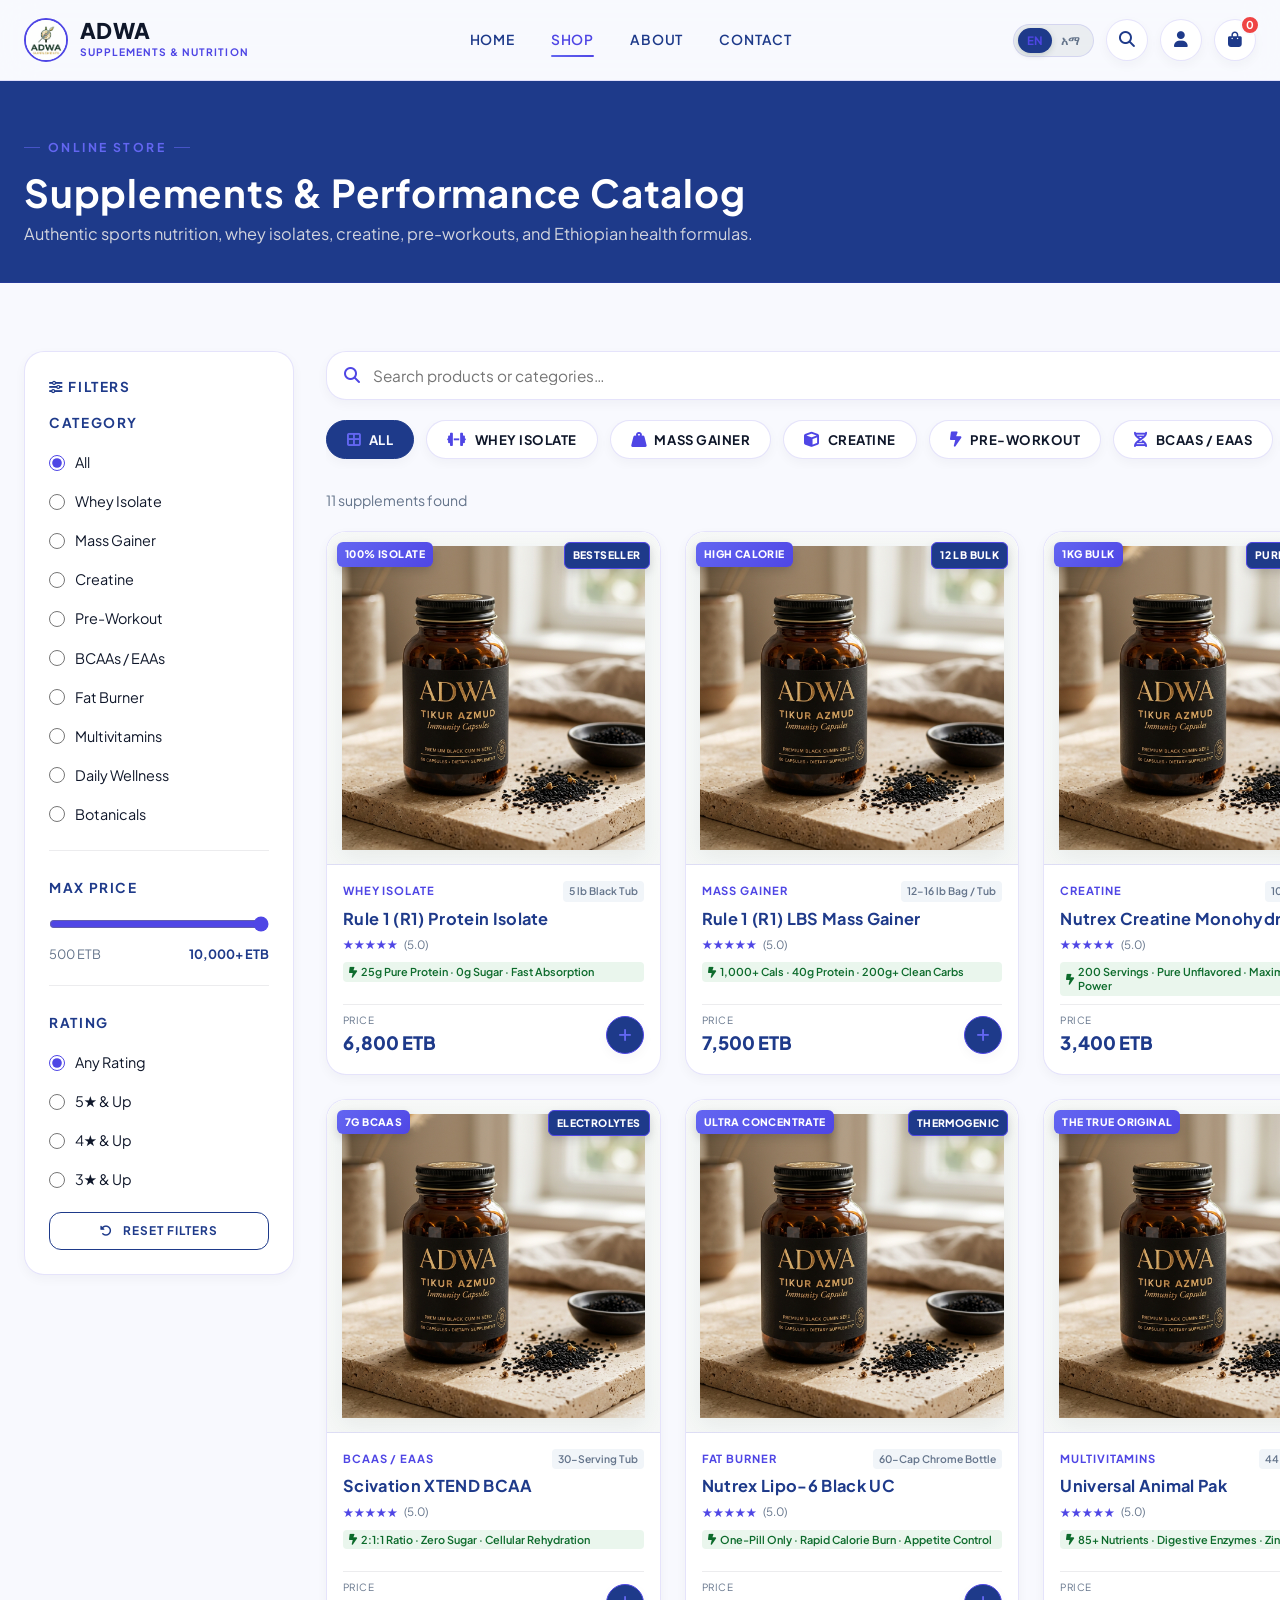
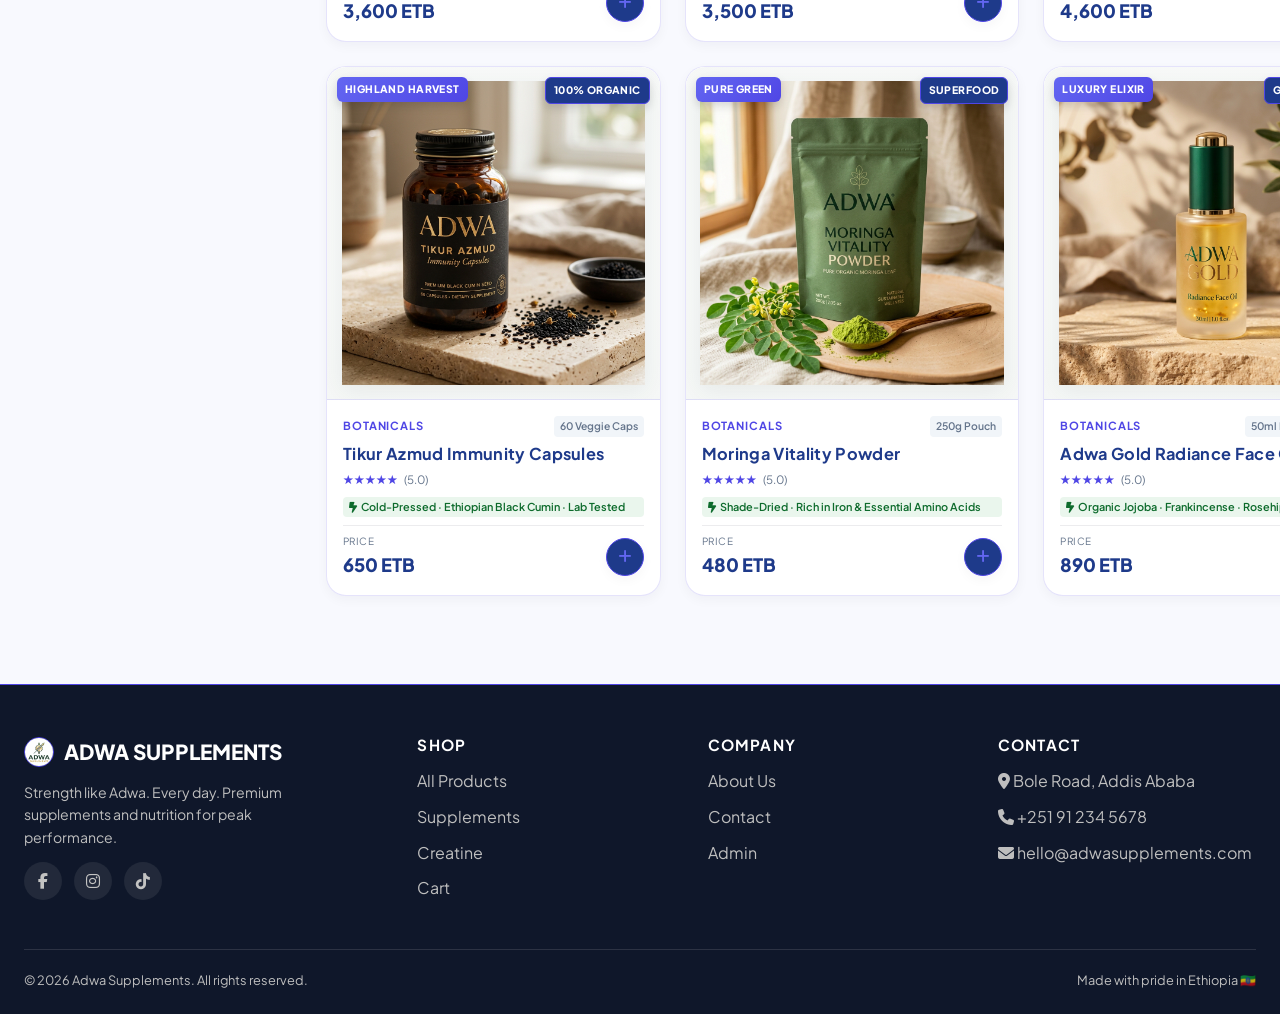
==== shop.html @ be5641f1 "Initial commit: Adwa Supplements web store with responsive mobile UI" ====
<!DOCTYPE html>
<html lang="en">
<head>
  <meta charset="UTF-8">
  <meta name="viewport" content="width=device-width, initial-scale=1.0">
  <title>Shop — Adwa Supplements</title>
  <meta name="description" content="Browse our full catalog of premium supplements, whey protein isolates, creatine, pre-workouts, and Ethiopian botanical formulas.">
  <meta name="theme-color" content="#0B2218">

  <link rel="preconnect" href="https://fonts.googleapis.com">
  <link rel="preconnect" href="https://fonts.gstatic.com" crossorigin>
  <link href="https://fonts.googleapis.com/css2?family=Cinzel:wght@500;600;700;800&family=Noto+Sans+Ethiopic:wght@400;500;600;700&family=Plus+Jakarta+Sans:wght@400;500;600;700&display=swap" rel="stylesheet">
  <link rel="stylesheet" href="https://cdnjs.cloudflare.com/ajax/libs/font-awesome/6.5.1/css/all.min.css">
  <link rel="stylesheet" href="css/global.css">
  <link rel="stylesheet" href="css/page.css">
</head>
<body>

  <div id="header-placeholder"></div>

  <main>
    <section class="page-content active" id="view-shop">
      <div class="shop-hero-banner">
        <div class="wrap">
          <span class="eyebrow" style="color:var(--accent-bright);">Online Store</span>
          <h1>Supplements &amp; Performance Catalog</h1>
          <p>Authentic sports nutrition, whey isolates, creatine, pre-workouts, and Ethiopian health formulas.</p>
        </div>
      </div>

      <div class="section">
        <div class="wrap">
          <div class="shop-layout">
            <!-- Mobile overlay -->
            <div class="shop-filter-overlay" id="shopFilterOverlay" onclick="toggleMobileFilters(false)"></div>
            <!-- Desktop Sticky Sidebar -->
            <aside class="shop-sidebar" id="shopSidebar">
              <div class="filter-heading">
                <span><i class="fa-solid fa-sliders"></i> <span data-i18n="filters_title">Filters</span></span>
                <button class="mobile-close-filter" onclick="toggleMobileFilters(false)"><i class="fa-solid fa-xmark"></i></button>
              </div>
              <div class="filter-group">
                <div class="filter-heading" data-i18n="filter_category">Category</div>
                <div class="filter-list" id="sideCategoryList"></div>
              </div>
              <div class="filter-group">
                <div class="filter-heading" data-i18n="filter_price">Max Price</div>
                <input type="range" id="priceRangeSlider" min="500" max="10000" step="100" value="10000" oninput="onPriceChange(this.value)" style="width:100%;accent-color:var(--accent-primary);">
                <div style="display:flex;justify-content:space-between;font-size:0.8rem;color:var(--ink-muted);margin-top:6px;">
                  <span>500 ETB</span>
                  <span id="priceRangeDisplay" style="font-weight:700;color:var(--blue-deep);">10,000+ ETB</span>
                </div>
              </div>
              <div class="filter-group">
                <div class="filter-heading" data-i18n="filter_rating">Rating</div>
                <div class="filter-list" id="sideRatingList"></div>
              </div>
              <button class="btn btn-outline btn-block btn-sm" onclick="resetFilters()">
                <i class="fa-solid fa-rotate-left"></i> <span data-i18n="reset_filters">Reset Filters</span>
              </button>
            </aside>

            <!-- Main Shop Catalog -->
            <div class="shop-main-catalog">
              <!-- Search Bar -->
              <div class="search-container">
                <i class="fa-solid fa-magnifying-glass"></i>
                <input type="text" id="shopSearchInput" placeholder="Search products or categories…" data-i18n-placeholder="search_placeholder" oninput="onSearchInput(this.value)">
              </div>

              <!-- Category Pills Row -->
              <div class="cat-row" id="shopCategoryRow" style="margin-bottom:20px;"></div>

              <div class="shop-toolbar">
                <span class="result-count" id="resultCount">Loading products…</span>
                <button class="btn btn-outline btn-sm mobile-filter-btn" onclick="toggleMobileFilters(true)">
                  <i class="fa-solid fa-sliders"></i> Filters
                </button>
              </div>

              <div class="product-grid" id="shopGrid"></div>

              <div id="shopEmptyState" style="display:none;text-align:center;padding:70px 20px;">
                <i class="fa-solid fa-magnifying-glass" style="font-size:3rem;color:var(--accent-primary);margin-bottom:14px;"></i>
                <h3>No matching products found</h3>
                <p style="color:var(--ink-muted);margin-top:8px;">Try modifying your search or reset the filters.</p>
                <button class="btn btn-outline" style="margin-top:20px;" onclick="resetFilters()">Reset Filters</button>
              </div>
            </div>
          </div>
        </div>
      </div>
    </section>
  </main>

  <div id="footer-placeholder"></div>
  <div id="mobile-nav-placeholder"></div>
  <script src="js/components.js"></script>
  <script src="js/global.js"></script>
</body>
</html>
---- css/global.css ----
/* ============================================================
   ADWA SUPPLEMENTS — LUXURY WELLNESS DESIGN SYSTEM
   Strength like Adwa. Rooted in Ethiopian Botanicals.
   ============================================================ */

:root {
  /* BioHack Modern Palette */
  --blue-deep: #1E3A8A;
  --blue-darker: #0F172A;
  --blue-mid: #3B82F6;
  --purple-primary: #4F46E5;
  --purple-soft: #818CF8;
  --blue-tint: rgba(30, 58, 138, 0.05);

  /* Accents */
  --accent-primary: #4F46E5;
  --accent-bright: #6366F1;
  --accent-soft: #818CF8;
  --accent-light: #E0E7FF;
  --accent-glow: rgba(79, 70, 229, 0.28);
  --accent-grad: linear-gradient(135deg, #6366F1 0%, #4F46E5 100%);
  --accent-grad-hover: linear-gradient(135deg, #818CF8 0%, #6366F1 100%);

  /* Utility Colors */
  --red: #EF4444;
  --red-dark: #B91C1C;
  --red-soft: #FEE2E2;

  /* Neutral Backgrounds */
  --bg-body: #F8F9FE;
  --bg-surface: #F1F5F9;
  --bg-card: #FFFFFF;
  --bg-card-alt: #F8FAFC;

  /* Typography & Lines */
  --ink: #0F172A;
  --ink-muted: #64748B;
  --ink-light: #94A3B8;
  --line: rgba(15, 23, 42, 0.08);
  --line-accent: rgba(79, 70, 229, 0.15);

  /* Shadows & Glass */
  --glass-bg: rgba(248, 249, 254, 0.85);
  --glass-border: rgba(79, 70, 229, 0.15);
  --glass-card: rgba(255, 255, 255, 0.85);
  --shadow-sm: 0 4px 12px rgba(15, 23, 42, 0.04);
  --shadow-md: 0 10px 24px rgba(15, 23, 42, 0.06);
  --shadow-lg: 0 24px 48px rgba(15, 23, 42, 0.08);
  --shadow-accent: 0 8px 24px rgba(79, 70, 229, 0.25);

  /* Sizing */
  --radius-sm: 12px;
  --radius-md: 20px;
  --radius-lg: 32px;
  --radius-full: 9999px;
  --header-h: 80px;

  /* Typography */
  --font-serif: var(--font-body);
  --font-body: 'Plus Jakarta Sans', -apple-system, BlinkMacSystemFont, sans-serif;
  --font-ethiop: 'Noto Sans Ethiopic', sans-serif;
}

/* ============================================================
   RESET & BASE
   ============================================================ */
*, *::before, *::after {
  box-sizing: border-box;
  margin: 0;
  padding: 0;
}

html {
  scroll-behavior: smooth;
  font-size: 16px;
}

body {
  font-family: var(--font-body);
  background-color: var(--bg-body);
  color: var(--ink);
  line-height: 1.6;
  -webkit-font-smoothing: antialiased;
  -moz-osx-font-smoothing: grayscale;
  overflow-x: hidden;
  transition: padding-bottom 0.2s ease;
}

body.lang-am {
  font-family: var(--font-ethiop), var(--font-body);
}

h1, h2, h3, h4, h5, .font-heading {
  font-family: var(--font-serif);
  color: var(--blue-deep);
  line-height: 1.25;
  letter-spacing: 0.02em;
}

body.lang-am h1, body.lang-am h2, body.lang-am h3, body.lang-am h4 {
  font-family: var(--font-ethiop);
  letter-spacing: 0;
}

a {
  color: inherit;
  text-decoration: none;
  transition: color 0.2s ease, opacity 0.2s ease;
}

button {
  font-family: inherit;
  cursor: pointer;
  border: none;
  background: none;
}

img {
  max-width: 100%;
  height: auto;
  display: block;
}

input, select, textarea {
  font-family: inherit;
  font-size: 0.95rem;
  color: var(--ink);
}

::selection {
  background: var(--accent-primary-light);
  color: var(--blue-deep);
}

:focus-visible {
  outline: 2px solid var(--accent-primary);
  outline-offset: 3px;
}

.wrap {
  width: 100%;
  max-width: 1280px;
  margin: 0 auto;
  padding: 0 24px;
}

/* ============================================================
   TYPOGRAPHY HELPERS
   ============================================================ */
.eyebrow {
  display: inline-flex;
  align-items: center;
  gap: 8px;
  font-family: var(--font-serif);
  font-size: 0.76rem;
  letter-spacing: 0.2em;
  text-transform: uppercase;
  color: var(--accent-primary);
  font-weight: 700;
  margin-bottom: 8px;
}

.eyebrow::before, .eyebrow::after {
  content: "";
  width: 16px;
  height: 1.5px;
  background: currentColor;
  opacity: 0.6;
}

body.lang-am .eyebrow {
  font-family: var(--font-ethiop);
  letter-spacing: 0.05em;
}

.lead {
  font-size: 1.08rem;
  color: var(--ink-muted);
  line-height: 1.7;
}

/* ============================================================
   BUTTON SYSTEM
   ============================================================ */
.btn {
  display: inline-flex;
  align-items: center;
  justify-content: center;
  gap: 10px;
  padding: 13px 26px;
  font-family: var(--font-serif);
  font-size: 0.86rem;
  font-weight: 700;
  letter-spacing: 0.08em;
  text-transform: uppercase;
  border-radius: var(--radius-md);
  border: 1.5px solid transparent;
  min-height: 48px;
  cursor: pointer;
  transition: all 0.28s cubic-bezier(0.16, 1, 0.3, 1);
  box-shadow: none;
  white-space: nowrap;
}

body.lang-am .btn {
  font-family: var(--font-ethiop);
  letter-spacing: 0.02em;
}

.btn-primary {
  background: var(--accent-primary-grad);
  color: var(--blue-darker);
  box-shadow: var(--shadow-sm);
  border-color: rgba(255, 255, 255, 0.2);
}

.btn-primary:hover {
  background: var(--accent-primary-grad-hover);
  transform: translateY(-2px);
  box-shadow: var(--shadow-accent);
}

.btn-dark {
  background: var(--blue-deep);
  color: var(--bg-body);
}

.btn-dark:hover {
  background: var(--blue-mid);
  transform: translateY(-2px);
  box-shadow: var(--shadow-md);
}

.btn-outline {
  border-color: var(--blue-deep);
  color: var(--blue-deep);
  background: transparent;
}

.btn-outline:hover {
  background: var(--blue-deep);
  color: var(--bg-body);
  transform: translateY(-2px);
}

.btn-outline-gold {
  border-color: var(--accent-primary);
  color: var(--accent-primary);
  background: rgba(212, 160, 43, 0.06);
}

.btn-outline-gold:hover {
  background: var(--accent-primary);
  color: var(--blue-darker);
  transform: translateY(-2px);
}

.btn-outline-light {
  border-color: rgba(250, 247, 240, 0.4);
  color: var(--bg-body);
  background: rgba(250, 247, 240, 0.05);
  backdrop-filter: blur(8px);
}

.btn-outline-light:hover {
  background: var(--bg-body);
  color: var(--blue-deep);
  border-color: var(--bg-body);
  transform: translateY(-2px);
}

.btn-danger {
  background: var(--red);
  color: #fff;
}

.btn-danger:hover {
  background: var(--red-dark);
}

.btn-sm {
  padding: 8px 16px;
  font-size: 0.74rem;
  min-height: 38px;
  border-radius: var(--radius-sm);
}

.btn-block {
  width: 100%;
}

.btn:disabled {
  opacity: 0.45;
  cursor: not-allowed;
  transform: none !important;
  box-shadow: none !important;
}

/* ============================================================
   STICKY LUXURY HEADER
   ============================================================ */
.site-header {
  position: sticky;
  top: 0;
  z-index: 500;
  background: var(--glass-bg);
  backdrop-filter: blur(16px);
  -webkit-backdrop-filter: blur(16px);
  border-bottom: 1px solid var(--line-accent);
  transition: box-shadow 0.3s ease, background 0.3s ease;
}

.site-header.scrolled {
  box-shadow: 0 10px 30px rgba(30, 58, 138, 0.08);
  background: rgba(255, 255, 255, 0.96);
}

.header-inner {
  height: var(--header-h);
  display: flex;
  align-items: center;
  justify-content: space-between;
}

/* Brand Logo */
.brand-logo {
  display: flex;
  align-items: center;
  gap: 12px;
  text-decoration: none;
}

.brand-emblem {
  width: 44px;
  height: 44px;
  border-radius: 50%;
  overflow: hidden;
  border: 2px solid var(--accent-primary);
  background: #fff;
  box-shadow: 0 0 12px var(--shadow-accent);
  display: flex;
  align-items: center;
  justify-content: center;
  transition: transform 0.3s ease;
  flex-shrink: 0;
}

.brand-logo:hover .brand-emblem {
  transform: rotate(5deg) scale(1.04);
}

.brand-emblem img {
  width: 100%;
  height: 100%;
  object-fit: cover;
}

.brand-text {
  display: flex;
  flex-direction: column;
}

.brand-title {
  font-family: var(--font-body);
  font-size: 1.35rem;
  font-weight: 800;
  letter-spacing: 0.02em;
  color: var(--blue-darker);
  line-height: 1;
}

.brand-subtitle {
  font-size: 0.64rem;
  font-weight: 700;
  letter-spacing: 0.1em;
  text-transform: uppercase;
  color: var(--accent-primary);
  margin-top: 3px;
}

/* Nav Menu */
.main-nav {
  display: none;
  align-items: center;
  gap: 8px;
}

@media (min-width: 1024px) {
  .main-nav {
    display: flex;
  }
}

.nav-link {
  font-family: var(--font-serif);
  font-size: 0.86rem;
  letter-spacing: 0.06em;
  text-transform: uppercase;
  color: var(--blue-deep);
  padding: 10px 14px;
  border-radius: var(--radius-sm);
  position: relative;
  font-weight: 600;
  transition: color 0.2s ease;
}

body.lang-am .nav-link {
  font-family: var(--font-ethiop);
  letter-spacing: 0.02em;
}

.nav-link::after {
  content: "";
  position: absolute;
  left: 14px;
  right: 14px;
  bottom: 4px;
  height: 2px;
  background: var(--accent-primary-grad);
  border-radius: 2px;
  transform: scaleX(0);
  transform-origin: center;
  transition: transform 0.24s cubic-bezier(0.16, 1, 0.3, 1);
}

.nav-link:hover::after,
.nav-link.active::after {
  transform: scaleX(1);
}

.nav-link.active {
  color: var(--purple-primary);
}

/* Header Action Icons */
.header-actions {
  display: flex;
  align-items: center;
  gap: 12px;
}

/* Language Toggle Switcher */
.lang-toggle {
  display: inline-flex;
  align-items: center;
  background: rgba(21, 57, 43, 0.06);
  border: 1px solid var(--line-accent);
  border-radius: var(--radius-full);
  padding: 3px 4px;
  cursor: pointer;
  transition: all 0.2s ease;
}

.lang-btn {
  font-family: var(--font-body);
  font-size: 0.72rem;
  font-weight: 700;
  padding: 5px 9px;
  border-radius: var(--radius-full);
  color: var(--ink-muted);
  transition: all 0.2s ease;
}

.lang-btn.active {
  background: var(--blue-deep);
  color: var(--accent-primary);
  box-shadow: 0 2px 6px rgba(11, 34, 24, 0.18);
}

.icon-btn {
  position: relative;
  width: 42px;
  height: 42px;
  border-radius: 50%;
  border: 1px solid var(--line-accent);
  background: var(--bg-card);
  display: flex;
  align-items: center;
  justify-content: center;
  color: var(--blue-deep);
  font-size: 0.98rem;
  transition: all 0.22s ease;
  box-shadow: var(--shadow-sm);
}

.icon-btn:hover {
  transform: translateY(-2px);
  border-color: var(--accent-primary);
  color: var(--accent-primary);
  box-shadow: var(--shadow-accent);
}

.cart-badge {
  position: absolute;
  top: -5px;
  right: -5px;
  background: var(--red);
  color: #fff;
  font-size: 0.68rem;
  font-weight: 700;
  min-width: 20px;
  height: 20px;
  border-radius: 50%;
  display: flex;
  align-items: center;
  justify-content: center;
  padding: 0 4px;
  border: 2px solid var(--bg-body);
  transition: transform 0.2s cubic-bezier(0.175, 0.885, 0.32, 1.275);
}

.cart-badge.bump {
  animation: badgePop 0.35s ease;
}

@keyframes badgePop {
  0% { transform: scale(1); }
  50% { transform: scale(1.35); }
  100% { transform: scale(1); }
}

.menu-trigger {
  display: flex;
}

@media (min-width: 1024px) {
  .menu-trigger {
    display: none;
  }
}

/* Mobile Drawer Nav */
.mobile-drawer {
  position: fixed;
  inset: 0;
  background: rgba(6, 22, 15, 0.6);
  backdrop-filter: blur(6px);
  z-index: 999;
  opacity: 0;
  pointer-events: none;
  transition: opacity 0.3s ease;
}

.mobile-drawer.open {
  opacity: 1;
  pointer-events: auto;
}

.drawer-panel {
  position: absolute;
  top: 0;
  right: 0;
  width: 82%;
  max-width: 320px;
  height: 100%;
  background: var(--bg-body);
  border-left: 1px solid var(--line-accent);
  padding: 24px;
  transform: translateX(100%);
  transition: transform 0.32s cubic-bezier(0.16, 1, 0.3, 1);
  display: flex;
  flex-direction: column;
}

.mobile-drawer.open .drawer-panel {
  transform: translateX(0);
}

.drawer-head {
  display: flex;
  align-items: center;
  justify-content: space-between;
  padding-bottom: 20px;
  border-bottom: 1px solid var(--line);
  margin-bottom: 16px;
}

.drawer-links {
  display: flex;
  flex-direction: column;
  gap: 4px;
}

.drawer-links a {
  font-family: var(--font-serif);
  font-size: 1.05rem;
  font-weight: 600;
  padding: 12px 10px;
  border-radius: var(--radius-sm);
  color: var(--blue-deep);
  display: flex;
  align-items: center;
  justify-content: space-between;
}

body.lang-am .drawer-links a {
  font-family: var(--font-ethiop);
}

.drawer-links a:hover,
.drawer-links a.active {
  background: var(--accent-primary-light);
  color: var(--blue-darker);
}

/* ============================================================
   PAGE CONTAINER & ROUTER
   ============================================================ */
.page-content {
  display: none;
  animation: pageFade 0.36s cubic-bezier(0.16, 1, 0.3, 1);
}

.page-content.active {
  display: block;
}

@keyframes pageFade {
  from { opacity: 0; transform: translateY(8px); }
  to { opacity: 1; transform: translateY(0); }
}

/* ============================================================
   HERO SECTION — LUXURY ETHIOPIAN WELLNESS
   ============================================================ */
.hero {
  position: relative;
  overflow: hidden;
  background: linear-gradient(135deg, #F8F9FE 0%, #E0E7FF 100%);
  color: var(--ink);
  padding: 80px 0 100px;
}

.hero::before {
  content: "";
  position: absolute;
  inset: 0;
  background-image: radial-gradient(circle at 80% 20%, rgba(99, 102, 241, 0.15) 0, transparent 40%),
                    radial-gradient(circle at 10% 80%, rgba(59, 130, 246, 0.1) 0, transparent 45%);
  pointer-events: none;
}

.hero-grid {
  position: relative;
  z-index: 2;
  display: grid;
  grid-template-columns: 1fr;
  gap: 48px;
  align-items: center;
}

@media (min-width: 960px) {
  .hero-grid {
    grid-template-columns: 1.1fr 0.9fr;
  }
}

.hero-content {
  max-width: 600px;
}

.hero h1 {
  font-size: 2.7rem;
  line-height: 1.12;
  margin-bottom: 20px;
  font-weight: 800;
}

@media (min-width: 768px) {
  .hero h1 {
    font-size: 3.6rem;
  }
}

.hero p.lead {
  font-size: 1.1rem;
  margin-bottom: 32px;
}

.hero-cta {
  display: flex;
  flex-wrap: wrap;
  gap: 16px;
  margin-bottom: 38px;
}

.hero-badges {
  display: grid;
  grid-template-columns: repeat(3, 1fr);
  gap: 16px;
  border-top: 1px solid rgba(15, 23, 42, 0.08);
  padding-top: 24px;
}

.hero-badge-item {
  display: flex;
  align-items: center;
  gap: 10px;
  font-size: 0.82rem;
  font-weight: 600;
}

/* Dashboard Layout Styling */
.dashboard-layout {
  position: relative;
  width: 100%;
  aspect-ratio: 4/5;
}

@media (min-width: 768px) {
  .dashboard-layout {
    aspect-ratio: 1/1;
  }
}

.dash-card {
  background: rgba(255, 255, 255, 0.85);
  backdrop-filter: blur(12px);
  border: 1px solid rgba(255, 255, 255, 0.5);
  border-radius: var(--radius-lg);
  box-shadow: 0 10px 30px rgba(30, 58, 138, 0.08);
  position: absolute;
  padding: 20px;
  transition: transform 0.3s ease;
}

.dash-card:hover {
  transform: translateY(-5px);
}

.main-card {
  width: 70%;
  left: 15%;
  top: 10%;
  z-index: 2;
  text-align: center;
  padding: 30px 20px;
  cursor: pointer;
}

.main-card .card-bg {
  position: absolute;
  inset: 0;
  background: linear-gradient(180deg, #FFFFFF 0%, #F1F5F9 100%);
  border-radius: var(--radius-lg);
  z-index: -1;
}

.main-card img {
  width: 100%;
  max-width: 180px;
  margin: 0 auto 20px;
  filter: drop-shadow(0 10px 20px rgba(0,0,0,0.1));
}

.main-card h4 {
  font-size: 1.1rem;
  color: var(--blue-darker);
  margin-bottom: 4px;
}

.main-card p {
  font-size: 0.85rem;
  color: var(--ink-muted);
  margin-bottom: 12px;
}

.main-card .price {
  font-weight: 800;
  color: var(--blue-deep);
  font-size: 1.2rem;
}

.main-card .quick-add {
  position: absolute;
  bottom: -20px;
  right: -20px;
  background: var(--blue-deep);
  color: #fff;
  width: 40px;
  height: 40px;
  border-radius: 50%;
  display: flex;
  align-items: center;
  justify-content: center;
  box-shadow: 0 4px 12px rgba(30, 58, 138, 0.3);
  border: none;
  cursor: pointer;
}

.support-card {
  top: 60%;
  left: 0;
  z-index: 3;
  display: flex;
  align-items: center;
  gap: 12px;
  padding: 16px 20px;
}

.support-card .icon-circle {
  width: 40px;
  height: 40px;
  border-radius: 50%;
  background: var(--accent-light);
  color: var(--blue-deep);
  display: flex;
  align-items: center;
  justify-content: center;
}

.support-card h5 {
  font-size: 0.95rem;
  color: var(--blue-darker);
  margin-bottom: 2px;
}

.support-card p {
  font-size: 0.75rem;
  color: var(--ink-muted);
  margin: 0;
}

.premium-card {
  top: 5%;
  right: 0;
  z-index: 1;
  text-align: center;
  padding: 20px 24px;
  background: linear-gradient(135deg, #1E3A8A 0%, #0F172A 100%);
  color: #fff;
}

.premium-card h5 {
  color: #fff;
  margin-bottom: 4px;
  font-size: 1.05rem;
}

.premium-card p {
  color: rgba(255,255,255,0.8);
  font-size: 0.8rem;
  margin: 0;
}

/* ============================================================
   SECTIONS & SECTION HEADERS
   ============================================================ */
.section {
  padding: 68px 0;
}

.section-alt {
  background: var(--bg-surface);
  border-top: 1px solid var(--line);
  border-bottom: 1px solid var(--line);
}

.section-head {
  display: flex;
  align-items: flex-end;
  justify-content: space-between;
  flex-wrap: wrap;
  gap: 20px;
  margin-bottom: 36px;
}

.section-head h2 {
  font-size: 2.1rem;
  color: var(--blue-deep);
  font-weight: 700;
}

.section-head p {
  color: var(--ink-muted);
  max-width: 540px;
  margin-top: 8px;
  font-size: 1.02rem;
}

/* ============================================================
   CATEGORY PILLS ROW
   ============================================================ */
.cat-row {
  display: flex;
  gap: 12px;
  overflow-x: auto;
  padding-bottom: 10px;
  -webkit-overflow-scrolling: touch;
  scrollbar-width: none;
}

.cat-row::-webkit-scrollbar {
  display: none;
}

.pill {
  flex: 0 0 auto;
  display: inline-flex;
  align-items: center;
  gap: 8px;
  font-family: var(--font-serif);
  font-size: 0.82rem;
  font-weight: 700;
  letter-spacing: 0.04em;
  text-transform: uppercase;
  padding: 10px 20px;
  border-radius: var(--radius-full);
  border: 1.5px solid var(--line-accent);
  background: var(--bg-card);
  color: var(--ink);
  transition: all 0.24s cubic-bezier(0.16, 1, 0.3, 1);
  box-shadow: var(--shadow-sm);
  cursor: pointer;
}

body.lang-am .pill {
  font-family: var(--font-ethiop);
  letter-spacing: 0.02em;
}

.pill i {
  color: var(--accent-primary);
  font-size: 0.95rem;
  transition: transform 0.2s ease;
}

.pill:hover {
  border-color: var(--accent-primary);
  transform: translateY(-2px);
  box-shadow: var(--shadow-accent);
}

.pill.active {
  background: var(--blue-deep);
  border-color: var(--blue-deep);
  color: var(--bg-body);
}

.pill.active i {
  color: var(--accent-primary-bright);
}

/* ============================================================
/* ============================================================
   PRODUCT CARDS GRID & 1:1 STANDARDIZED THUMBNAILS
   ============================================================ */
.product-grid {
  display: grid;
  grid-template-columns: repeat(2, minmax(0, 1fr));
  gap: 12px;
  min-width: 0;
  width: 100%;
  box-sizing: border-box;
}

@media (min-width: 640px) {
  .product-grid {
    grid-template-columns: repeat(2, 1fr);
    gap: 18px;
  }
}

@media (min-width: 880px) {
  .product-grid {
    grid-template-columns: repeat(3, 1fr);
    gap: 22px;
  }
}

@media (min-width: 1140px) {
  .product-grid {
    grid-template-columns: repeat(4, 1fr);
    gap: 24px;
  }
}

.product-card {
  background: var(--bg-card);
  border: 1px solid var(--line-accent);
  border-radius: var(--radius-md);
  overflow: hidden;
  display: flex;
  flex-direction: column;
  position: relative;
  box-shadow: var(--shadow-sm);
  transition: all 0.3s cubic-bezier(0.16, 1, 0.3, 1);
  min-width: 0;
}

.product-card:hover {
  transform: translateY(-5px);
  border-color: var(--accent-primary);
  box-shadow: var(--shadow-lg), 0 0 16px rgba(212, 160, 43, 0.16);
}

/* Badges System */
.product-badges-wrap {
  position: absolute;
  top: 10px;
  left: 10px;
  right: 10px;
  display: flex;
  justify-content: space-between;
  align-items: flex-start;
  gap: 6px;
  pointer-events: none;
  z-index: 5;
}

.product-badge {
  font-family: var(--font-body);
  font-size: 0.65rem;
  font-weight: 800;
  letter-spacing: 0.04em;
  text-transform: uppercase;
  padding: 4px 8px;
  border-radius: 6px;
  box-shadow: 0 4px 10px rgba(0, 0, 0, 0.14);
}

.badge-primary {
  background: var(--accent-grad);
  color: #fff;
}

.badge-goal {
  background: var(--blue-deep);
  color: #fff;
  border: 1px solid var(--accent-primary);
}

.product-badge.out {
  background: #6B7A72;
  color: #fff;
}

/* 1:1 Standardized Product Thumbnail */
.product-thumb {
  position: relative;
  aspect-ratio: 1 / 1;
  width: 100%;
  background: #ffffff;
  background-image: radial-gradient(circle at 50% 50%, #ffffff 0%, #f6f8f7 100%);
  border-bottom: 1px solid var(--line-accent);
  overflow: hidden;
  cursor: pointer;
  display: flex;
  align-items: center;
  justify-content: center;
  padding: 14px;
}

.product-thumb img {
  width: 100%;
  height: 100%;
  object-fit: contain;
  object-position: center;
  filter: drop-shadow(0 6px 12px rgba(11, 34, 24, 0.08));
  transition: transform 0.4s cubic-bezier(0.16, 1, 0.3, 1);
}

.product-card:hover .product-thumb img {
  transform: scale(1.05) translateY(-3px);
  filter: drop-shadow(0 10px 18px rgba(11, 34, 24, 0.12));
}

.thumb-fallback {
  width: 100%;
  height: 100%;
  display: flex;
  align-items: center;
  justify-content: center;
  font-family: var(--font-serif);
  font-size: 3rem;
  color: var(--accent-primary);
  background: linear-gradient(135deg, var(--blue-deep) 0%, var(--blue-mid) 100%);
}

.product-info {
  padding: 8px 10px 12px;
  display: flex;
  flex-direction: column;
  flex: 1;
}

@media (min-width: 768px) {
  .product-info {
    padding: 16px;
  }
}

.product-meta-row {
  display: flex;
  align-items: center;
  justify-content: space-between;
  gap: 8px;
  margin-bottom: 6px;
}

.product-cat {
  font-size: 0.65rem;
  font-weight: 700;
  letter-spacing: 0.08em;
  text-transform: uppercase;
  color: var(--accent-primary);
}

@media (min-width: 768px) {
  .product-cat {
    font-size: 0.7rem;
  }
}

.product-format-tag {
  font-size: 0.65rem;
  font-weight: 600;
  color: var(--ink-muted);
  background: var(--bg-surface);
  padding: 2px 6px;
  border-radius: 4px;
  white-space: nowrap;
}

.product-title {
  font-family: var(--font-serif);
  font-size: 0.85rem;
  font-weight: 700;
  color: var(--blue-deep);
  line-height: 1.32;
  margin-bottom: 6px;
  cursor: pointer;
  display: -webkit-box;
  -webkit-line-clamp: 2;
  -webkit-box-orient: vertical;
  overflow: hidden;
  transition: color 0.2s ease;
}

@media (min-width: 768px) {
  .product-title {
    font-size: 1.02rem;
  }
}

body.lang-am .product-title {
  font-family: var(--font-ethiop);
  font-size: 0.92rem;
}

.product-title:hover {
  color: var(--accent-primary);
}

.product-rating {
  display: flex;
  align-items: center;
  gap: 3px;
  color: var(--accent-primary);
  font-size: 0.75rem;
  margin-bottom: 8px;
}

.rating-num {
  font-size: 0.72rem;
  color: var(--ink-muted);
  margin-left: 3px;
}

.product-highlight-badge {
  display: inline-flex;
  align-items: center;
  gap: 4px;
  font-size: 0.68rem;
  color: #0d6b2c;
  background: #eaf6ed;
  padding: 3px 6px;
  border-radius: 4px;
  margin-bottom: 8px;
  font-weight: 600;
  line-height: 1.25;
}

.product-price-row {
  margin-top: auto;
  display: flex;
  align-items: center;
  justify-content: space-between;
  padding-top: 8px;
  border-top: 1px solid var(--line);
}

.price-col {
  display: flex;
  flex-direction: column;
}

.price-label {
  font-size: 0.62rem;
  text-transform: uppercase;
  letter-spacing: 0.05em;
  color: var(--ink-muted);
}

.product-price {
  font-family: var(--font-serif);
  font-size: 0.95rem;
  font-weight: 800;
  color: var(--blue-deep);
}

@media (min-width: 768px) {
  .product-price {
    font-size: 1.15rem;
  }
}

.quick-add-btn {
  width: 32px;
  height: 32px;
  border-radius: 50%;
  background: var(--blue-deep);
  color: var(--accent-primary-bright);
  border: 1px solid var(--accent-primary);
  display: flex;
  align-items: center;
  justify-content: center;
  font-size: 0.85rem;
  transition: all 0.24s cubic-bezier(0.16, 1, 0.3, 1);
  box-shadow: var(--shadow-sm);
  touch-action: manipulation;
}

@media (min-width: 768px) {
  .quick-add-btn {
    width: 38px;
    height: 38px;
    font-size: 0.95rem;
  }
}

.quick-add-btn:hover, .quick-add-btn:active {
  background: var(--accent-primary);
  color: var(--blue-darker);
  transform: scale(1.1);
  box-shadow: var(--shadow-accent);
}

.quick-add-btn:disabled {
  background: #ccc;
  border-color: #bbb;
  color: #888;
  cursor: not-allowed;
  transform: none;
}

/* ============================================================
   PROMOTIONAL / HERITAGE BANNER
   ============================================================ */
.promo-banner {
  background: linear-gradient(135deg, var(--blue-deep) 0%, var(--blue-darker) 100%);
  border: 1.5px solid var(--line-accent);
  border-radius: var(--radius-lg);
  padding: 44px 36px;
  color: #fff;
  display: flex;
  flex-direction: column;
  gap: 24px;
  position: relative;
  overflow: hidden;
  box-shadow: var(--shadow-lg);
}

@media (min-width: 860px) {
  .promo-banner {
    flex-direction: row;
    align-items: center;
    justify-content: space-between;
    padding: 48px 56px;
  }
}

.promo-banner::before {
  content: "";
  position: absolute;
  right: -50px;
  top: -50px;
  width: 240px;
  height: 240px;
  border-radius: 50%;
  background: radial-gradient(circle, rgba(212, 160, 43, 0.25) 0%, transparent 70%);
  pointer-events: none;
}

.promo-banner h3 {
  font-size: 1.85rem;
  color: #fff;
  margin-bottom: 10px;
}

.promo-banner p {
  color: rgba(250, 247, 240, 0.85);
  max-width: 520px;
  font-size: 1.05rem;
}

/* Brand Story Showcase */
.story-grid {
  display: grid;
  grid-template-columns: 1fr;
  gap: 40px;
  align-items: center;
}

@media (min-width: 960px) {
  .story-grid {
    grid-template-columns: 1fr 1.05fr;
    gap: 60px;
  }
}

.story-media {
  position: relative;
  border-radius: var(--radius-lg);
  overflow: hidden;
  border: 1.5px solid var(--line-accent);
  box-shadow: var(--shadow-lg);
}

.story-media img {
  width: 100%;
  height: 100%;
  object-fit: cover;
}

.story-copy h2 {
  font-size: 2.2rem;
  margin-bottom: 16px;
}

.story-copy p {
  color: var(--ink-muted);
  font-size: 1.05rem;
  line-height: 1.8;
  margin-bottom: 16px;
}

.story-amharic {
  font-family: var(--font-ethiop);
  font-size: 1.25rem;
  font-weight: 700;
  color: var(--accent-primary);
  margin-top: 12px;
}

/* ============================================================
   SHOP VIEW LAYOUT
   ============================================================ */
.shop-layout {
  display: grid;
  grid-template-columns: 1fr;
  gap: 32px;
}

@media (min-width: 1024px) {
  .shop-layout {
    grid-template-columns: 270px 1fr;
  }
}

.shop-sidebar {
  display: none;
}

@media (min-width: 1024px) {
  .shop-sidebar {
    display: block;
    background: var(--bg-card);
    border: 1px solid var(--line-accent);
    border-radius: var(--radius-md);
    padding: 24px;
    height: fit-content;
    position: sticky;
    top: calc(var(--header-h) + 24px);
    box-shadow: var(--shadow-sm);
  }
}

.filter-heading {
  font-family: var(--font-serif);
  font-size: 0.85rem;
  letter-spacing: 0.12em;
  text-transform: uppercase;
  color: var(--blue-deep);
  margin-bottom: 14px;
  font-weight: 700;
  display: flex;
  align-items: center;
  gap: 8px;
}

.filter-group {
  margin-bottom: 26px;
  padding-bottom: 20px;
  border-bottom: 1px solid var(--line);
}

.filter-group:last-of-type {
  border-bottom: none;
  margin-bottom: 16px;
  padding-bottom: 0;
}

.filter-list {
  display: flex;
  flex-direction: column;
  gap: 8px;
}

.filter-label {
  display: flex;
  align-items: center;
  gap: 10px;
  font-size: 0.9rem;
  color: var(--ink);
  cursor: pointer;
  padding: 4px 0;
  transition: color 0.2s ease;
}

.filter-label:hover {
  color: var(--accent-primary);
}

.filter-label input[type="radio"],
.filter-label input[type="checkbox"] {
  accent-color: var(--accent-primary);
  width: 16px;
  height: 16px;
}

.search-container {
  position: relative;
  margin-bottom: 20px;
}

.search-container input {
  width: 100%;
  padding: 14px 18px 14px 46px;
  border-radius: var(--radius-md);
  border: 1.5px solid var(--line-accent);
  background: var(--bg-card);
  font-size: 0.96rem;
  box-shadow: var(--shadow-sm);
  transition: border-color 0.2s ease, box-shadow 0.2s ease;
}

.search-container input:focus {
  border-color: var(--accent-primary);
  box-shadow: var(--shadow-accent);
  outline: none;
}

.search-container i {
  position: absolute;
  left: 18px;
  top: 50%;
  transform: translateY(-50%);
  color: var(--accent-primary);
  font-size: 1rem;
}

.shop-toolbar {
  display: flex;
  align-items: center;
  justify-content: space-between;
  margin-bottom: 20px;
  gap: 12px;
}

.result-count {
  font-size: 0.88rem;
  color: var(--ink-muted);
}

.mobile-filter-btn {
  display: inline-flex;
}

@media (min-width: 1024px) {
  .mobile-filter-btn {
    display: none;
  }
}

/* ============================================================
   PRODUCT DETAIL VIEW (1:1 SHOWCASE & SPECS)
   ============================================================ */
.pd-grid {
  display: grid;
  grid-template-columns: 1fr;
  gap: 0;
}

@media (min-width: 960px) {
  .pd-grid {
    grid-template-columns: 1fr 1.1fr;
    gap: 56px;
    align-items: start;
    padding-top: 40px;
  }
}

.pd-gallery {
  position: relative;
  border-radius: 0;
  overflow: hidden;
  background: var(--blue-deep);
  border: none;
  box-shadow: none;
  display: flex;
  flex-direction: column;
  margin: -44px -24px 0 -24px;
  padding-bottom: 60px;
}

@media (min-width: 960px) {
  .pd-gallery {
    border-radius: var(--radius-lg);
    background: var(--bg-card);
    border: 1.5px solid var(--line-accent);
    box-shadow: var(--shadow-md);
    margin: 0;
    padding-bottom: 0;
  }
}

.pd-badges-container {
  position: absolute;
  top: 14px;
  left: 14px;
  z-index: 5;
  display: flex;
  gap: 8px;
  flex-wrap: wrap;
}

.pd-thumb-1to1 {
  aspect-ratio: 1 / 1;
  width: 100%;
  background: transparent;
  display: flex;
  align-items: center;
  justify-content: center;
  padding: 40px;
}

@media (min-width: 960px) {
  .pd-thumb-1to1 {
    background: #ffffff;
    background-image: radial-gradient(circle at 50% 50%, #ffffff 0%, #f6f8f7 100%);
  }
}

.pd-thumb-1to1 img {
  max-width: 100%;
  max-height: 100%;
  object-fit: contain;
  filter: drop-shadow(0 14px 24px rgba(11, 34, 24, 0.12));
}

.pd-details {
  display: flex;
  flex-direction: column;
  background: var(--bg-card);
  border-radius: 32px 32px 0 0;
  margin: -60px -24px -24px -24px;
  padding: 32px 24px;
  position: relative;
  z-index: 10;
  box-shadow: 0 -10px 40px rgba(15, 23, 42, 0.08);
}

@media (min-width: 960px) {
  .pd-details {
    border-radius: 0;
    margin: 0;
    padding: 0;
    box-shadow: none;
    background: transparent;
  }
}

.pd-top-meta {
  display: flex;
  align-items: center;
  justify-content: space-between;
  gap: 12px;
  margin-bottom: 6px;
  flex-wrap: wrap;
}

.format-pill {
  font-size: 0.75rem;
  font-weight: 700;
  color: var(--blue-deep);
  background: var(--accent-primary-light);
  border: 1px solid var(--line-accent);
  padding: 4px 10px;
  border-radius: var(--radius-sm);
  display: inline-flex;
  align-items: center;
  gap: 6px;
}

.pd-title {
  font-size: 1.75rem;
  color: var(--blue-deep);
  margin: 6px 0 10px;
  line-height: 1.25;
}

@media (min-width: 768px) {
  .pd-title {
    font-size: 2.2rem;
  }
}

.pd-rating-strip {
  display: flex;
  align-items: center;
  gap: 10px;
  margin-bottom: 14px;
  flex-wrap: wrap;
}

.pd-rating-text {
  font-size: 0.82rem;
  color: var(--ink-muted);
  font-weight: 600;
}

.pd-price-row {
  display: flex;
  align-items: baseline;
  gap: 14px;
  margin-bottom: 14px;
  flex-wrap: wrap;
}

.pd-price {
  font-family: var(--font-serif);
  font-size: 1.85rem;
  font-weight: 800;
  color: var(--blue-deep);
}

.pd-vat-badge {
  font-size: 0.72rem;
  color: #1E7A34;
  background: #eaf6ed;
  font-weight: 700;
  padding: 3px 8px;
  border-radius: 4px;
}

.pd-quick-perks {
  display: flex;
  flex-direction: column;
  gap: 8px;
  background: var(--bg-surface);
  border: 1px solid var(--line-accent);
  border-radius: var(--radius-md);
  padding: 14px;
  margin-bottom: 20px;
}

.pd-perk-item {
  display: flex;
  align-items: flex-start;
  gap: 10px;
  font-size: 0.82rem;
}

.pd-perk-item i {
  color: var(--accent-primary);
  font-size: 1.1rem;
  margin-top: 2px;
}

.pd-perk-item strong {
  display: block;
  color: var(--blue-deep);
  font-weight: 700;
}

.pd-perk-item span {
  color: var(--ink-muted);
}

.stock-tag {
  display: inline-flex;
  align-items: center;
  gap: 6px;
  font-size: 0.84rem;
  font-weight: 700;
  color: #1E7A34;
  margin-bottom: 16px;
}

.stock-tag.out {
  color: var(--red);
}

.pd-desc {
  font-size: 0.98rem;
  color: var(--ink-muted);
  line-height: 1.7;
  margin-bottom: 20px;
}

.pd-spec-block {
  border-top: 1px solid var(--line);
  padding: 14px 0;
}

.pd-spec-block h4 {
  font-family: var(--font-serif);
  font-size: 0.88rem;
  color: var(--blue-deep);
  letter-spacing: 0.06em;
  text-transform: uppercase;
  margin-bottom: 6px;
  display: flex;
  align-items: center;
  gap: 8px;
}

.qty-control {
  display: flex;
  align-items: center;
  border: 1.5px solid var(--line-accent);
  border-radius: var(--radius-sm);
  background: var(--bg-card);
  width: fit-content;
  overflow: hidden;
  margin-top: 6px;
}

.qty-control button {
  width: 44px;
  height: 44px;
  display: flex;
  align-items: center;
  justify-content: center;
  font-size: 1.2rem;
  color: var(--blue-deep);
  transition: background 0.2s ease;
  touch-action: manipulation;
}

.qty-control button:hover, .qty-control button:active {
  background: var(--accent-primary-light);
}

.qty-control span {
  width: 44px;
  text-align: center;
  font-family: var(--font-serif);
  font-weight: 700;
  font-size: 1.05rem;
}

.pd-actions {
  display: flex;
  gap: 12px;
  margin-top: 24px;
  flex-wrap: wrap;
}

.wa-direct-btn {
  background: #25D366;
  border-color: #25D366;
  color: #ffffff;
}

.wa-direct-btn:hover {
  background: #1eb956;
  border-color: #1eb956;
  color: #ffffff;
}

/* ============================================================
   CART & CHECKOUT
   ============================================================ */
.cart-grid {
  display: grid;
  grid-template-columns: 1fr;
  gap: 32px;
}

@media (min-width: 960px) {
  .cart-grid {
    grid-template-columns: 1.6fr 1fr;
  }
}

.cart-card {
  background: var(--bg-card);
  border: 1px solid var(--line-accent);
  border-radius: var(--radius-md);
  padding: 18px;
  display: grid;
  grid-template-columns: 80px 1fr auto;
  gap: 16px;
  align-items: center;
  margin-bottom: 14px;
  box-shadow: var(--shadow-sm);
}

.cart-card-thumb {
  width: 80px;
  height: 80px;
  border-radius: var(--radius-sm);
  overflow: hidden;
  background: var(--bg-surface);
}

.cart-card-thumb img {
  width: 100%;
  height: 100%;
  object-fit: cover;
}

.cart-card-title {
  font-family: var(--font-serif);
  font-weight: 700;
  color: var(--blue-deep);
  font-size: 1rem;
}

.order-summary-box {
  background: var(--bg-card);
  border: 1.5px solid var(--line-accent);
  border-radius: var(--radius-md);
  padding: 28px;
  position: sticky;
  top: calc(var(--header-h) + 24px);
  box-shadow: var(--shadow-sm);
}

.summary-line {
  display: flex;
  justify-content: space-between;
  padding: 10px 0;
  color: var(--ink-muted);
  font-size: 0.95rem;
}

.summary-line.total {
  border-top: 1.5px solid var(--line);
  margin-top: 12px;
  padding-top: 18px;
  font-family: var(--font-serif);
  font-size: 1.3rem;
  font-weight: 700;
  color: var(--blue-deep);
}

/* ============================================================
   PAYMENT MODAL (TELEBIRR & CBE BIRR QR)
   ============================================================ */
.modal-backdrop {
  position: fixed;
  inset: 0;
  background: rgba(6, 22, 15, 0.75);
  backdrop-filter: blur(8px);
  z-index: 1200;
  display: none;
  align-items: center;
  justify-content: center;
  padding: 20px;
}

.modal-backdrop.open {
  display: flex;
}

.payment-modal {
  background: var(--bg-card);
  border: 1.5px solid var(--accent-primary);
  border-radius: var(--radius-lg);
  max-width: 480px;
  width: 100%;
  padding: 36px 30px;
  position: relative;
  box-shadow: 0 24px 60px rgba(0, 0, 0, 0.4), var(--shadow-accent);
  animation: modalIn 0.32s cubic-bezier(0.16, 1, 0.3, 1);
}

@keyframes modalIn {
  from { opacity: 0; transform: scale(0.92) translateY(14px); }
  to { opacity: 1; transform: scale(1) translateY(0); }
}

.payment-modal-close {
  position: absolute;
  top: 20px;
  right: 20px;
  width: 36px;
  height: 36px;
  border-radius: 50%;
  border: 1px solid var(--line);
  display: flex;
  align-items: center;
  justify-content: center;
  color: var(--ink-muted);
  cursor: pointer;
  transition: all 0.2s ease;
}

.payment-modal-close:hover {
  background: var(--red);
  color: #fff;
  border-color: var(--red);
}

.pm-header {
  text-align: center;
  margin-bottom: 24px;
}

.pm-badge-logo {
  width: 64px;
  height: 64px;
  border-radius: 16px;
  margin: 0 auto 12px;
  display: flex;
  align-items: center;
  justify-content: center;
  color: #fff;
  font-size: 1.8rem;
  box-shadow: var(--shadow-md);
}

.pm-badge-logo.telebirr {
  background: #5B2A86;
}

.pm-badge-logo.cbe {
  background: #8B1E1E;
}

.pm-amount-box {
  background: var(--bg-surface);
  border: 1px solid var(--line-accent);
  border-radius: var(--radius-md);
  padding: 16px;
  text-align: center;
  margin-bottom: 20px;
}

.pm-amount-val {
  font-family: var(--font-serif);
  font-size: 1.75rem;
  font-weight: 700;
  color: var(--blue-deep);
}

.qr-code-wrapper {
  display: flex;
  justify-content: center;
  margin: 20px 0;
}

.qr-card {
  padding: 14px;
  background: #fff;
  border: 2px solid var(--line-accent);
  border-radius: var(--radius-md);
  box-shadow: var(--shadow-sm);
}

.pm-code-row {
  display: flex;
  align-items: center;
  justify-content: space-between;
  background: var(--bg-surface);
  padding: 10px 14px;
  border-radius: var(--radius-sm);
  border: 1px solid var(--line);
  margin-bottom: 16px;
}

.pm-code-val {
  font-family: monospace;
  font-size: 1.05rem;
  font-weight: 700;
  color: var(--blue-deep);
}

.copy-btn {
  font-size: 0.75rem;
  color: var(--accent-primary);
  font-weight: 700;
  cursor: pointer;
  display: flex;
  align-items: center;
  gap: 4px;
}

.copy-btn:hover {
  text-decoration: underline;
}

.pm-input-field {
  width: 100%;
  padding: 12px 14px;
  border: 1.5px solid var(--line-accent);
  border-radius: var(--radius-sm);
  margin-bottom: 16px;
  font-size: 0.95rem;
}

.pm-input-field:focus {
  border-color: var(--accent-primary);
  outline: none;
}

/* ============================================================
   ADMIN DASHBOARD
   ============================================================ */
.admin-shell {
  display: grid;
  grid-template-columns: 1fr;
  min-height: 100vh;
}

@media (min-width: 900px) {
  .admin-shell {
    grid-template-columns: 240px 1fr;
  }
}

.admin-sidebar {
  background: var(--blue-darker);
  color: #fff;
  padding: 24px;
  border-right: 1px solid var(--line-accent);
}

.admin-main {
  background: var(--bg-surface);
  padding: 16px;
}

@media (min-width: 900px) {
  .admin-main {
    padding: 36px;
  }
}

.stat-grid {
  display: grid;
  grid-template-columns: repeat(auto-fit, minmax(150px, 1fr));
  gap: 16px;
  margin-bottom: 30px;
}

.stat-box {
  background: var(--bg-card);
  border: 1px solid var(--line-accent);
  border-radius: var(--radius-md);
  padding: 22px;
  box-shadow: var(--shadow-sm);
}

.stat-num {
  font-family: var(--font-serif);
  font-size: 2rem;
  font-weight: 700;
  color: var(--blue-deep);
}

.stat-label {
  font-size: 0.8rem;
  color: var(--ink-muted);
  text-transform: uppercase;
  letter-spacing: 0.06em;
  margin-top: 4px;
}

.admin-table {
  width: 100%;
  border-collapse: collapse;
  background: var(--bg-card);
  border-radius: var(--radius-md);
  overflow: hidden;
  box-shadow: var(--shadow-sm);
  border: 1px solid var(--line-accent);
}

.admin-table th {
  background: var(--bg-surface);
  text-align: left;
  padding: 14px 18px;
  font-family: var(--font-serif);
  font-size: 0.78rem;
  text-transform: uppercase;
  letter-spacing: 0.08em;
  color: var(--blue-deep);
}

.admin-table td {
  padding: 14px 18px;
  border-top: 1px solid var(--line);
  font-size: 0.9rem;
}

/* ============================================================
   FLOATING SUPPORT & FOOTER
   ============================================================ */
.float-contact {
  position: fixed;
  right: 20px;
  bottom: 24px;
  z-index: 450;
  display: flex;
  flex-direction: column;
  gap: 12px;
}

.float-btn {
  width: 52px;
  height: 52px;
  border-radius: 50%;
  display: flex;
  align-items: center;
  justify-content: center;
  color: #fff;
  font-size: 1.4rem;
  box-shadow: var(--shadow-md);
  transition: transform 0.2s ease, box-shadow 0.2s ease;
}

.float-btn:hover {
  transform: scale(1.1);
  box-shadow: var(--shadow-lg);
}

.float-btn.wa { background: #25D366; }
.float-btn.tg { background: #229ED9; }

.site-footer {
  background: var(--blue-darker);
  color: rgba(250, 247, 240, 0.78);
  padding: 68px 0 28px;
  border-top: 1.5px solid var(--accent-primary);
}

.footer-grid {
  display: grid;
  grid-template-columns: 1fr;
  gap: 36px;
  margin-bottom: 48px;
}

@media (min-width: 768px) {
  .footer-grid {
    grid-template-columns: 1.4fr 1fr 1fr 1fr;
  }
}

.footer-col h4 {
  color: #fff;
  font-size: 0.96rem;
  letter-spacing: 0.1em;
  text-transform: uppercase;
  margin-bottom: 18px;
}

.footer-col ul {
  list-style: none;
  display: flex;
  flex-direction: column;
  gap: 10px;
}

.footer-col a:hover {
  color: var(--accent-primary);
}

.footer-bottom {
  border-top: 1px solid rgba(250, 247, 240, 0.12);
  padding-top: 24px;
  display: flex;
  flex-wrap: wrap;
  align-items: center;
  justify-content: space-between;
  gap: 16px;
  font-size: 0.85rem;
}

/* Toast */
.toast {
  position: fixed;
  bottom: 30px;
  left: 50%;
  transform: translateX(-50%) translateY(30px);
  background: var(--blue-deep);
  color: #fff;
  border: 1px solid var(--accent-primary);
  padding: 12px 22px;
  border-radius: var(--radius-full);
  font-size: 0.9rem;
  font-weight: 600;
  display: flex;
  align-items: center;
  gap: 10px;
  box-shadow: var(--shadow-lg);
  opacity: 0;
  pointer-events: none;
  transition: all 0.3s cubic-bezier(0.16, 1, 0.3, 1);
  z-index: 2000;
}

.toast.show {
  opacity: 1;
  transform: translateX(-50%) translateY(0);
}

.toast i {
  color: var(--accent-primary-bright);
}

/* ============================================================
   MOBILE-FIRST BOTTOM NAVIGATION & STICKY BUY BAR
   ============================================================ */
.mobile-bottom-nav {
  display: none;
  position: fixed;
  bottom: 0;
  left: 0;
  right: 0;
  height: 64px;
  background: rgba(11, 34, 24, 0.96);
  backdrop-filter: blur(14px);
  -webkit-backdrop-filter: blur(14px);
  border-top: 1.5px solid var(--accent-primary);
  z-index: 1000;
  padding: 0 8px;
  padding-bottom: env(safe-area-inset-bottom, 0);
  box-shadow: 0 -4px 20px rgba(0, 0, 0, 0.22);
  justify-content: space-around;
  align-items: center;
}

@media (max-width: 768px) {
  .mobile-bottom-nav {
    display: flex;
  }
  body {
    padding-bottom: 74px !important;
  }
  .float-contact {
    bottom: 82px !important;
    right: 14px !important;
  }
}

.mb-nav-item {
  display: flex;
  flex-direction: column;
  align-items: center;
  justify-content: center;
  color: rgba(250, 247, 240, 0.75);
  font-size: 0.65rem;
  font-weight: 700;
  gap: 3px;
  padding: 6px 12px;
  border-radius: 8px;
  transition: all 0.2s ease;
  cursor: pointer;
  text-decoration: none;
}

.mb-nav-item i {
  font-size: 1.25rem;
  transition: transform 0.2s ease, color 0.2s ease;
}

.mb-nav-item.active {
  color: var(--accent-primary-bright);
}

.mb-nav-item.active i {
  color: var(--accent-primary-bright);
  transform: scale(1.15);
}

.mb-cart-wrap {
  position: relative;
  display: inline-block;
}

.mb-cart-badge {
  position: absolute;
  top: -6px;
  right: -10px;
  background: var(--red);
  color: #fff;
  font-size: 0.62rem;
  font-weight: 800;
  width: 18px;
  height: 18px;
  border-radius: 50%;
  display: flex;
  align-items: center;
  justify-content: center;
  border: 1.5px solid var(--blue-deep);
  transition: transform 0.2s ease;
}

.mb-cart-badge.bump {
  transform: scale(1.3);
}

/* Mobile Sticky Buy Bar on Product Detail View */
.mobile-sticky-buy-bar {
  display: none;
  position: fixed;
  bottom: 80px;
  left: 16px;
  right: 16px;
  background: var(--bg-card);
  border: 1px solid var(--line-accent);
  border-radius: var(--radius-full);
  padding: 8px 8px 8px 20px;
  z-index: 990;
  box-shadow: 0 10px 30px rgba(15, 23, 42, 0.12);
  align-items: center;
  justify-content: space-between;
  gap: 14px;
}

@media (max-width: 768px) {
  .mobile-sticky-buy-bar.active {
    display: flex;
  }
}

.msb-price-wrap {
  display: flex;
  flex-direction: column;
}

.msb-label {
  font-size: 0.65rem;
  color: var(--ink-muted);
  text-transform: uppercase;
  letter-spacing: 0.05em;
  font-weight: 700;
}

.msb-price {
  font-family: var(--font-serif);
  font-size: 1.25rem;
  font-weight: 800;
  color: var(--blue-deep);
}

.msb-btn {
  flex: 1;
  max-width: 180px;
  padding: 14px 24px;
  font-size: 0.95rem;
  display: flex;
  align-items: center;
  justify-content: center;
  gap: 8px;
  border-radius: var(--radius-full);
  background: var(--blue-darker);
  color: #fff;
  border: none;
}
---- css/page.css ----
/* ============================================================
   PAGE.CSS — Variable Aliases & Missing Design Tokens
   Maps legacy variable names (from the original single-file SPA)
   to the new global.css design system variables.
   ============================================================ */

:root {
  /* Legacy → New Mappings */
  --green-deep: var(--blue-deep);
  --green-darker: var(--blue-darker);
  --gold: var(--accent-primary);
  --gold-soft: var(--accent-soft);
  --gold-bright: var(--accent-bright);
  --line-gold: var(--line-accent);
  --line-accent: rgba(79, 70, 229, 0.15);
  --off-white: var(--bg-body);
  --ink-soft: var(--ink-muted);
  --card: var(--bg-card);
  --font-head: var(--font-body);

  /* Button gradient aliases */
  --accent-primary-light: var(--accent-light);
  --accent-primary-grad: var(--accent-grad);
  --accent-primary-grad-hover: var(--accent-grad-hover);
}

/* ============================================================
   TOAST NOTIFICATION
   ============================================================ */
.toast {
  position: fixed;
  bottom: 30px;
  left: 50%;
  transform: translateX(-50%) translateY(20px);
  background: var(--blue-darker);
  color: #fff;
  padding: 14px 24px;
  border-radius: var(--radius-md);
  font-size: 0.88rem;
  display: flex;
  align-items: center;
  gap: 10px;
  z-index: 1100;
  opacity: 0;
  pointer-events: none;
  transition: all 0.3s ease;
  box-shadow: var(--shadow-lg);
  max-width: 90%;
}

.toast.show {
  opacity: 1;
  transform: translateX(-50%) translateY(0);
}

.toast i {
  color: var(--accent-bright);
  font-size: 1.1rem;
}

/* ============================================================
   ADMIN-SPECIFIC STYLES
   ============================================================ */
.admin-shell {
  display: grid;
  grid-template-columns: 1fr;
  min-height: 100vh;
}

@media (min-width: 900px) {
  .admin-shell {
    grid-template-columns: 240px 1fr;
  }
}

.admin-sidebar {
  background: var(--blue-darker);
  color: var(--bg-body);
  padding: 24px 18px;
}

.admin-sidebar button {
  width: 100%;
  text-align: left;
  background: none;
  border: none;
  cursor: pointer;
  font-family: var(--font-body);
}

.admin-main {
  padding: 28px 24px 50px;
  background: var(--bg-surface);
  min-height: 100vh;
}

.stat-grid {
  display: grid;
  grid-template-columns: repeat(2, 1fr);
  gap: 16px;
  margin-bottom: 28px;
}

@media (min-width: 768px) {
  .stat-grid {
    grid-template-columns: repeat(4, 1fr);
  }
}

.stat-card {
  background: var(--bg-card);
  border-radius: var(--radius-md);
  padding: 20px;
  border: 1px solid var(--line);
}

.stat-card .num {
  font-family: var(--font-body);
  font-size: 1.6rem;
  font-weight: 800;
  color: var(--blue-deep);
}

.stat-card .lbl {
  font-size: 0.76rem;
  color: var(--ink-muted);
  text-transform: uppercase;
  letter-spacing: 0.04em;
  margin-top: 4px;
}

.admin-table {
  width: 100%;
  border-collapse: collapse;
  font-size: 0.88rem;
}

.admin-table th {
  text-align: left;
  background: var(--bg-surface);
  color: var(--blue-deep);
  font-weight: 700;
  text-transform: uppercase;
  font-size: 0.72rem;
  letter-spacing: 0.04em;
  padding: 12px 14px;
}

.admin-table td {
  padding: 12px 14px;
  border-top: 1px solid var(--line);
  vertical-align: middle;
}

.admin-table img.mini-thumb {
  width: 42px;
  height: 42px;
  border-radius: 8px;
  object-fit: cover;
}

.tag-status {
  padding: 4px 10px;
  border-radius: var(--radius-full);
  font-size: 0.72rem;
  font-weight: 700;
  text-transform: uppercase;
  letter-spacing: 0.03em;
}

.tag-status.pending { background: #fdf1d0; color: #8a6512; }
.tag-status.shipped { background: #dbeafd; color: #1a5a9c; }
.tag-status.delivered { background: #dcf3e0; color: #1e7a34; }

/* ============================================================
   MISC HELPERS
   ============================================================ */
.text-center { text-align: center; }
.hidden { display: none !important; }

/* ============================================================
   FOOTER
   ============================================================ */
.site-footer {
  background: var(--blue-darker);
  color: rgba(250, 247, 240, 0.75);
  padding: 50px 0 24px;
  margin-top: 20px;
}

.footer-grid {
  display: grid;
  gap: 32px;
  grid-template-columns: 1fr;
}

@media (min-width: 768px) {
  .footer-grid {
    grid-template-columns: 1.4fr 1fr 1fr 1fr;
  }
}

.footer-grid h4 {
  color: #fff;
  font-size: 0.95rem;
  margin-bottom: 14px;
  text-transform: uppercase;
  letter-spacing: 0.08em;
}

.footer-grid ul {
  list-style: none;
  padding: 0;
  margin: 0;
  display: flex;
  flex-direction: column;
  gap: 10px;
}

.footer-grid a:hover {
  color: var(--accent-primary);
}

.footer-logo {
  display: flex;
  align-items: center;
  gap: 10px;
  font-family: var(--font-body);
  font-size: 1.3rem;
  font-weight: 800;
  color: #fff;
  margin-bottom: 12px;
}

.footer-social {
  display: flex;
  gap: 12px;
  margin-top: 14px;
}

.footer-social a {
  width: 38px;
  height: 38px;
  border-radius: 50%;
  background: rgba(250, 247, 240, 0.08);
  display: flex;
  align-items: center;
  justify-content: center;
  transition: background 0.2s, color 0.2s;
}

.footer-social a:hover {
  background: var(--accent-primary);
  color: var(--blue-darker);
}

.footer-bottom {
  border-top: 1px solid rgba(250, 247, 240, 0.12);
  margin-top: 36px;
  padding-top: 20px;
  font-size: 0.8rem;
  display: flex;
  flex-wrap: wrap;
  gap: 10px;
  justify-content: space-between;
}

/* ============================================================
   MOBILE STICKY BUY BAR (Product Detail)
   ============================================================ */
.mobile-sticky-buy {
  display: none;
  position: fixed;
  bottom: 80px;
  left: 16px;
  right: 16px;
  background: var(--bg-card);
  border: 1px solid var(--line-accent);
  border-radius: var(--radius-full);
  padding: 8px 8px 8px 20px;
  z-index: 990;
  box-shadow: 0 10px 30px rgba(15, 23, 42, 0.12);
  align-items: center;
  justify-content: space-between;
  gap: 14px;
}

@media (max-width: 768px) {
  .mobile-sticky-buy.active {
    display: flex;
  }
}

/* ============================================================
   MOBILE SHOP LAYOUT & FILTERS
   ============================================================ */
.shop-toolbar {
  display: flex;
  align-items: center;
  justify-content: space-between;
  margin-bottom: 20px;
}

.mobile-filter-btn {
  display: flex;
}

@media (min-width: 1024px) {
  .mobile-filter-btn {
    display: none;
  }
}

@media (max-width: 1023px) {
  .shop-sidebar {
    position: fixed;
    top: 0;
    right: 0;
    bottom: 0;
    width: 85%;
    max-width: 340px;
    background: var(--bg-body);
    z-index: 2000;
    padding: 24px;
    border-left: 1px solid var(--line-accent);
    transform: translateX(100%);
    transition: transform 0.3s cubic-bezier(0.16, 1, 0.3, 1);
    overflow-y: auto;
    display: block !important;
  }
  
  .shop-sidebar.open {
    transform: translateX(0);
  }
  
  .shop-sidebar .filter-heading:first-child {
    display: flex;
    justify-content: space-between;
    align-items: center;
    border-bottom: 1px solid var(--line);
    padding-bottom: 16px;
    margin-bottom: 20px;
  }
  
  .shop-sidebar .mobile-close-filter {
    display: block;
    background: none;
    border: none;
    font-size: 1.4rem;
    color: var(--blue-deep);
    cursor: pointer;
  }
}

@media (min-width: 1024px) {
  .shop-sidebar .mobile-close-filter {
    display: none;
  }
}

/* Shop filter overlay */
.shop-filter-overlay {
  display: none;
  position: fixed;
  inset: 0;
  background: rgba(6, 22, 15, 0.6);
  backdrop-filter: blur(6px);
  z-index: 1999;
}

.shop-filter-overlay.open {
  display: block;
}

/* Variable alias for accent-primary-bright used in some components */
:root {
  --accent-primary-bright: var(--accent-bright);
}

/* ============================================================
   MOBILE SHOP & CATALOG RESPONSIVE OVERRIDES (NATIVE APP UI)
   ============================================================ */
.shop-hero-banner {
  background: var(--blue-deep);
  color: #fff;
  padding: 48px 0 36px;
  border-bottom: 1px solid var(--line-accent);
}

.shop-hero-banner h1 {
  font-size: 2.4rem;
  color: #fff;
  margin-top: 4px;
  line-height: 1.25;
  font-family: var(--font-body);
}

.shop-hero-banner p {
  color: rgba(250, 247, 240, 0.82);
  margin-top: 6px;
  font-size: 1.02rem;
  line-height: 1.4;
}

@media (max-width: 768px) {
  /* 1. Header: Clean App Bar */
  .site-header {
    height: 54px !important;
    background: #ffffff !important;
    border-bottom: 1px solid rgba(0, 0, 0, 0.08) !important;
    box-shadow: 0 1px 4px rgba(0, 0, 0, 0.04) !important;
  }

  .header-inner {
    padding: 0 12px !important;
    height: 54px !important;
  }

  .brand-logo {
    gap: 8px !important;
  }

  .brand-emblem {
    width: 30px !important;
    height: 30px !important;
  }

  .brand-title {
    font-size: 1.15rem !important;
    font-weight: 800 !important;
  }

  .brand-subtitle {
    display: none !important;
  }

  .header-actions .lang-toggle,
  .header-actions .icon-btn[aria-label="Search products"],
  .header-actions .icon-btn[aria-label="User Profile"] {
    display: none !important;
  }

  .header-actions {
    gap: 8px !important;
  }

  .header-actions .icon-btn {
    width: 36px !important;
    height: 36px !important;
    font-size: 0.88rem !important;
    border: 1px solid rgba(0, 0, 0, 0.08) !important;
    background: #f8fafc !important;
  }

  /* 2. Hide bulky desktop hero banner on mobile shop page */
  .shop-hero-banner {
    display: none !important;
  }

  /* 3. Section & Container reset */
  body {
    padding-bottom: 74px !important;
    background: #f8fafc !important;
    overflow-x: hidden !important;
  }

  .wrap {
    padding: 0 12px !important;
    width: 100% !important;
    max-width: 100% !important;
    box-sizing: border-box !important;
  }

  .section {
    padding: 12px 0 30px !important;
  }

  .shop-layout {
    display: block !important;
    width: 100% !important;
    min-width: 0 !important;
  }

  .shop-main-catalog {
    width: 100% !important;
    max-width: 100% !important;
    min-width: 0 !important;
    overflow: hidden !important;
    box-sizing: border-box !important;
  }

  /* 4. Native-Style Search Bar */
  .search-container {
    position: relative !important;
    margin-bottom: 12px !important;
    width: 100% !important;
  }

  .search-container input {
    height: 42px !important;
    border-radius: 22px !important;
    background: #ffffff !important;
    border: 1.5px solid rgba(0, 0, 0, 0.08) !important;
    font-size: 0.86rem !important;
    padding: 0 16px 0 40px !important;
    color: #0f172a !important;
    box-shadow: 0 1px 3px rgba(0, 0, 0, 0.03) !important;
    width: 100% !important;
    box-sizing: border-box !important;
  }

  .search-container input:focus {
    border-color: var(--blue-deep) !important;
    box-shadow: 0 0 0 3px rgba(11, 34, 24, 0.08) !important;
  }

  .search-container i {
    left: 15px !important;
    font-size: 0.85rem !important;
    color: #64748b !important;
  }

  /* 5. Sleek Horizontally Scrollable Category Chips */
  .cat-row {
    display: flex !important;
    flex-wrap: nowrap !important;
    overflow-x: auto !important;
    gap: 8px !important;
    padding: 2px 2px 8px 2px !important;
    margin-bottom: 12px !important;
    -webkit-overflow-scrolling: touch !important;
    scrollbar-width: none !important;
    width: 100% !important;
  }

  .cat-row::-webkit-scrollbar {
    display: none !important;
  }

  .cat-row .pill {
    flex: 0 0 auto !important;
    padding: 7px 14px !important;
    font-size: 0.74rem !important;
    font-weight: 700 !important;
    letter-spacing: 0.02em !important;
    border-radius: 20px !important;
    border: 1px solid rgba(0, 0, 0, 0.09) !important;
    background: #ffffff !important;
    color: #334155 !important;
    box-shadow: 0 1px 3px rgba(0, 0, 0, 0.04) !important;
    white-space: nowrap !important;
    display: inline-flex !important;
    align-items: center !important;
    gap: 6px !important;
    cursor: pointer !important;
  }

  .cat-row .pill.active {
    background: var(--blue-deep) !important;
    color: #ffffff !important;
    border-color: var(--blue-deep) !important;
    box-shadow: 0 3px 8px rgba(11, 34, 24, 0.2) !important;
  }

  .cat-row .pill.active i {
    color: var(--accent-bright) !important;
  }

  /* 6. Native App Shop Sub-Bar (Results count + Filter trigger) */
  .shop-toolbar {
    display: flex !important;
    align-items: center !important;
    justify-content: space-between !important;
    margin-bottom: 12px !important;
    padding: 0 2px !important;
  }

  .result-count {
    font-size: 0.78rem !important;
    font-weight: 700 !important;
    color: #475569 !important;
  }

  .mobile-filter-btn {
    padding: 6px 14px !important;
    font-size: 0.76rem !important;
    font-weight: 700 !important;
    border-radius: 18px !important;
    border: 1px solid rgba(0, 0, 0, 0.12) !important;
    background: #ffffff !important;
    color: var(--blue-deep) !important;
    display: inline-flex !important;
    align-items: center !important;
    gap: 6px !important;
    box-shadow: 0 1px 3px rgba(0, 0, 0, 0.04) !important;
    cursor: pointer !important;
  }

  /* 7. STRICT 2-COLUMN MOBILE PRODUCT GRID (GUARANTEED SIDE-BY-SIDE) */
  .product-grid {
    display: grid !important;
    grid-template-columns: repeat(2, minmax(0, 1fr)) !important;
    gap: 10px !important;
    width: 100% !important;
    min-width: 0 !important;
    box-sizing: border-box !important;
  }

  .product-card {
    width: 100% !important;
    max-width: 100% !important;
    min-width: 0 !important;
    border-radius: 14px !important;
    border: 1px solid rgba(0, 0, 0, 0.08) !important;
    background: #ffffff !important;
    box-shadow: 0 2px 6px rgba(0, 0, 0, 0.04) !important;
    display: flex !important;
    flex-direction: column !important;
    overflow: hidden !important;
    position: relative !important;
    box-sizing: border-box !important;
  }

  /* Badges overlay */
  .product-badges-wrap {
    top: 6px !important;
    left: 6px !important;
    right: 6px !important;
    gap: 4px !important;
    display: flex !important;
    flex-wrap: wrap !important;
    pointer-events: none !important;
  }

  .product-badge {
    font-size: 0.52rem !important;
    font-weight: 800 !important;
    padding: 2px 5px !important;
    border-radius: 4px !important;
    max-width: 76px !important;
    white-space: nowrap !important;
    overflow: hidden !important;
    text-overflow: ellipsis !important;
    line-height: 1.2 !important;
    letter-spacing: 0.02em !important;
  }

  /* 1:1 Product Thumbnail container */
  .product-thumb {
    width: 100% !important;
    max-width: 100% !important;
    aspect-ratio: 1 / 1 !important;
    height: auto !important;
    padding: 8px !important;
    background: #f8fafc !important;
    border-bottom: 1px solid rgba(0, 0, 0, 0.05) !important;
    display: flex !important;
    align-items: center !important;
    justify-content: center !important;
    box-sizing: border-box !important;
    min-width: 0 !important;
    overflow: hidden !important;
  }

  .product-thumb img {
    max-width: 88% !important;
    max-height: 88% !important;
    width: auto !important;
    height: auto !important;
    object-fit: contain !important;
    filter: drop-shadow(0 4px 6px rgba(0, 0, 0, 0.08)) !important;
    transition: none !important;
  }

  /* Card Content */
  .product-info {
    padding: 8px 8px 10px !important;
    display: flex !important;
    flex-direction: column !important;
    flex: 1 !important;
    min-width: 0 !important;
    box-sizing: border-box !important;
  }

  .product-meta-row {
    margin-bottom: 3px !important;
    gap: 4px !important;
    display: flex !important;
    flex-wrap: nowrap !important;
    overflow: hidden !important;
  }

  .product-cat {
    font-size: 0.58rem !important;
    font-weight: 700 !important;
    letter-spacing: 0.04em !important;
    white-space: nowrap !important;
    overflow: hidden !important;
    text-overflow: ellipsis !important;
    color: var(--accent-primary) !important;
  }

  .product-format-tag {
    display: none !important;
  }

  .product-title {
    font-size: 0.76rem !important;
    line-height: 1.25 !important;
    font-weight: 700 !important;
    color: #0f172a !important;
    margin: 2px 0 4px 0 !important;
    height: 1.9rem !important;
    display: -webkit-box !important;
    -webkit-line-clamp: 2 !important;
    -webkit-box-orient: vertical !important;
    overflow: hidden !important;
  }

  .product-rating {
    font-size: 0.65rem !important;
    gap: 2px !important;
    margin-bottom: 4px !important;
    color: #f59e0b !important;
  }

  .rating-num {
    display: none !important;
  }

  .product-highlight-badge {
    display: none !important;
  }

  .product-price-row {
    margin-top: auto !important;
    padding-top: 6px !important;
    border-top: 1px solid rgba(0, 0, 0, 0.06) !important;
    display: flex !important;
    align-items: center !important;
    justify-content: space-between !important;
    gap: 4px !important;
  }

  .price-col {
    min-width: 0 !important;
    overflow: hidden !important;
  }

  .price-label {
    display: none !important;
  }

  .product-price {
    font-size: 0.88rem !important;
    font-weight: 800 !important;
    color: var(--blue-deep) !important;
    white-space: nowrap !important;
  }

  .quick-add-btn {
    width: 30px !important;
    height: 30px !important;
    min-width: 30px !important;
    border-radius: 50% !important;
    background: var(--blue-deep) !important;
    color: #ffffff !important;
    border: none !important;
    display: flex !important;
    align-items: center !important;
    justify-content: center !important;
    font-size: 0.78rem !important;
    box-shadow: 0 2px 5px rgba(11, 34, 24, 0.2) !important;
  }

  .quick-add-btn:active {
    transform: scale(0.9) !important;
  }
}
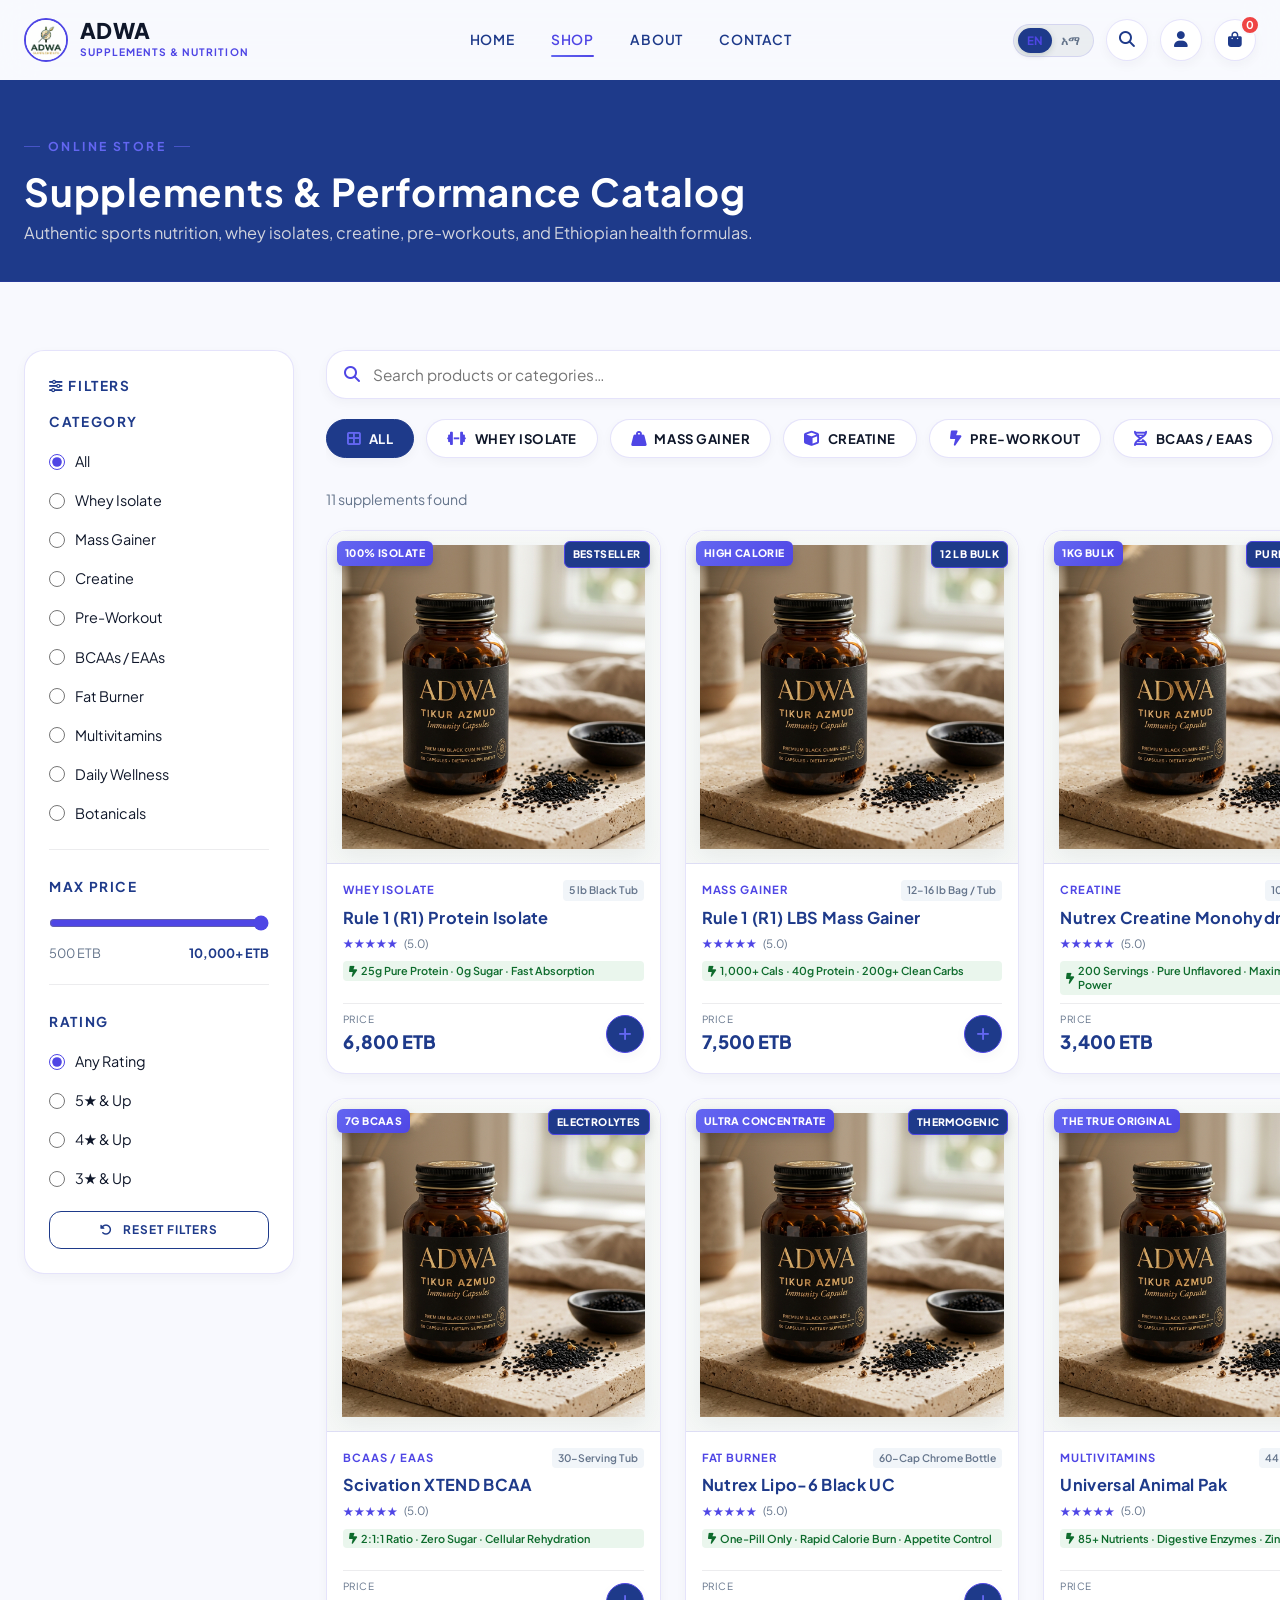
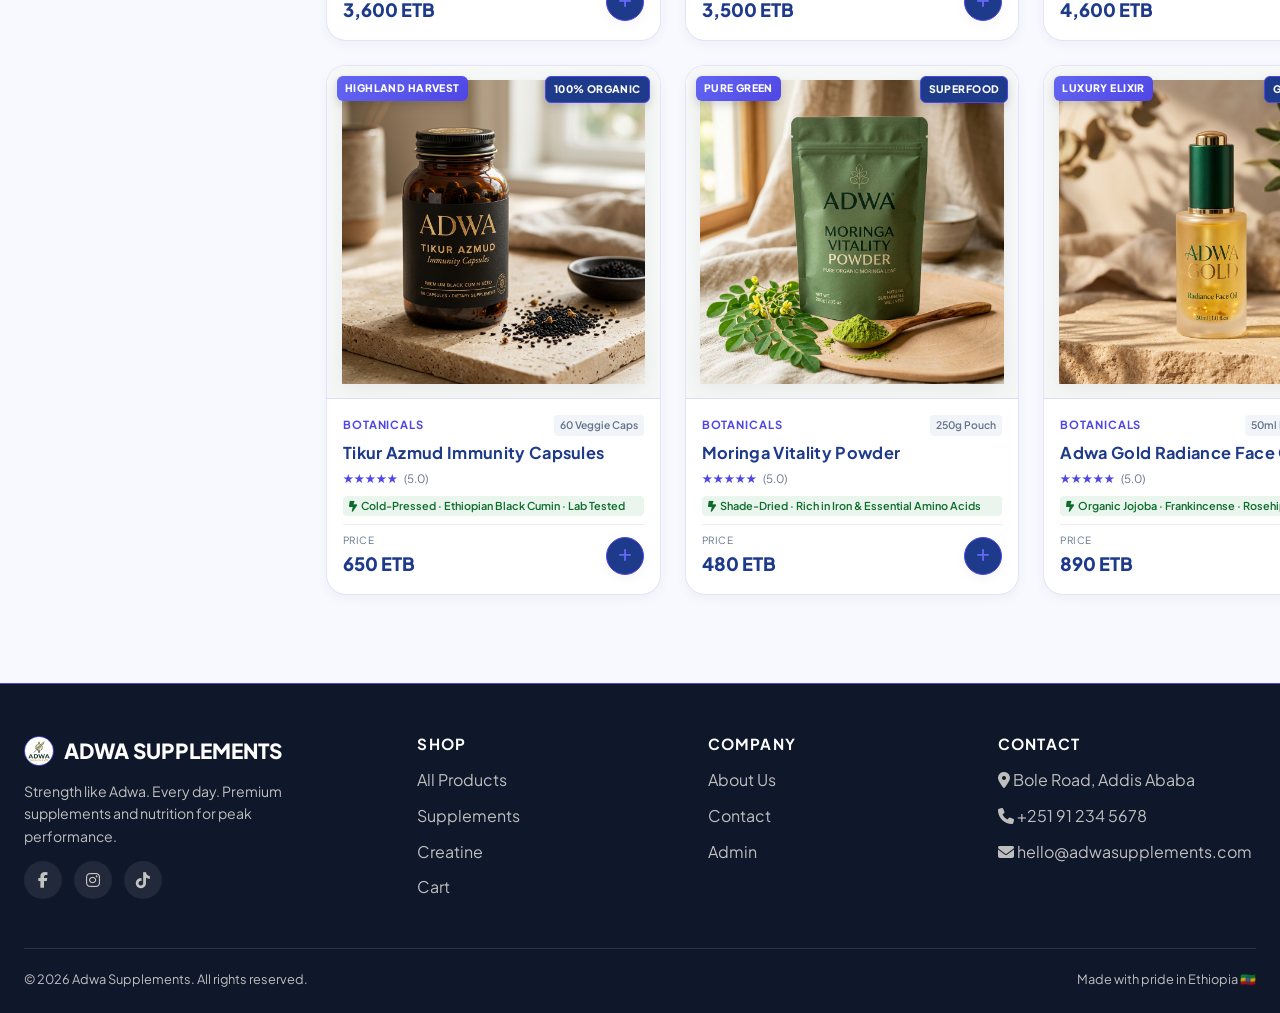
==== commit b1fdbe47: "shop ui update 6" ====
--- a/shop.html
+++ b/shop.html
@@ -1,20 +1,25 @@
 <!DOCTYPE html>
 <html lang="en">
+
 <head>
   <meta charset="UTF-8">
   <meta name="viewport" content="width=device-width, initial-scale=1.0">
   <title>Shop — Adwa Supplements</title>
-  <meta name="description" content="Browse our full catalog of premium supplements, whey protein isolates, creatine, pre-workouts, and Ethiopian botanical formulas.">
+  <meta name="description"
+    content="Browse our full catalog of premium supplements, whey protein isolates, creatine, pre-workouts, and Ethiopian botanical formulas.">
   <meta name="theme-color" content="#0B2218">
 
   <link rel="preconnect" href="https://fonts.googleapis.com">
   <link rel="preconnect" href="https://fonts.gstatic.com" crossorigin>
-  <link href="https://fonts.googleapis.com/css2?family=Cinzel:wght@500;600;700;800&family=Noto+Sans+Ethiopic:wght@400;500;600;700&family=Plus+Jakarta+Sans:wght@400;500;600;700&display=swap" rel="stylesheet">
+  <link
+    href="https://fonts.googleapis.com/css2?family=Cinzel:wght@500;600;700;800&family=Noto+Sans+Ethiopic:wght@400;500;600;700&family=Plus+Jakarta+Sans:wght@400;500;600;700&display=swap"
+    rel="stylesheet">
   <link rel="stylesheet" href="https://cdnjs.cloudflare.com/ajax/libs/font-awesome/6.5.1/css/all.min.css">
   <link rel="stylesheet" href="css/global.css">
   <link rel="stylesheet" href="css/page.css">
 </head>
-<body>
+
+<body class="page-shop">
 
   <div id="header-placeholder"></div>
 
@@ -37,7 +42,8 @@
             <aside class="shop-sidebar" id="shopSidebar">
               <div class="filter-heading">
                 <span><i class="fa-solid fa-sliders"></i> <span data-i18n="filters_title">Filters</span></span>
-                <button class="mobile-close-filter" onclick="toggleMobileFilters(false)"><i class="fa-solid fa-xmark"></i></button>
+                <button class="mobile-close-filter" onclick="toggleMobileFilters(false)"><i
+                    class="fa-solid fa-xmark"></i></button>
               </div>
               <div class="filter-group">
                 <div class="filter-heading" data-i18n="filter_category">Category</div>
@@ -45,8 +51,10 @@
               </div>
               <div class="filter-group">
                 <div class="filter-heading" data-i18n="filter_price">Max Price</div>
-                <input type="range" id="priceRangeSlider" min="500" max="10000" step="100" value="10000" oninput="onPriceChange(this.value)" style="width:100%;accent-color:var(--accent-primary);">
-                <div style="display:flex;justify-content:space-between;font-size:0.8rem;color:var(--ink-muted);margin-top:6px;">
+                <input type="range" id="priceRangeSlider" min="500" max="10000" step="100" value="10000"
+                  oninput="onPriceChange(this.value)" style="width:100%;accent-color:var(--accent-primary);">
+                <div
+                  style="display:flex;justify-content:space-between;font-size:0.8rem;color:var(--ink-muted);margin-top:6px;">
                   <span>500 ETB</span>
                   <span id="priceRangeDisplay" style="font-weight:700;color:var(--blue-deep);">10,000+ ETB</span>
                 </div>
@@ -65,26 +73,48 @@
               <!-- Search Bar -->
               <div class="search-container">
                 <i class="fa-solid fa-magnifying-glass"></i>
-                <input type="text" id="shopSearchInput" placeholder="Search products or categories…" data-i18n-placeholder="search_placeholder" oninput="onSearchInput(this.value)">
+                <input type="text" id="shopSearchInput" placeholder="Search products or categories…"
+                  data-i18n-placeholder="search_placeholder" oninput="onSearchInput(this.value)">
               </div>
+
+              <!-- Promotional Banner Carousel (mobile only, JS-populated) -->
+              <div id="promoBannerCarousel" class="promo-carousel-wrap"></div>
 
               <!-- Category Pills Row -->
               <div class="cat-row" id="shopCategoryRow" style="margin-bottom:20px;"></div>
 
               <div class="shop-toolbar">
                 <span class="result-count" id="resultCount">Loading products…</span>
-                <button class="btn btn-outline btn-sm mobile-filter-btn" onclick="toggleMobileFilters(true)">
-                  <i class="fa-solid fa-sliders"></i> Filters
-                </button>
+                <div class="shop-toolbar-actions">
+                  <button class="btn btn-outline btn-sm mobile-filter-btn" onclick="toggleMobileFilters(true)">
+                    <i class="fa-solid fa-sliders"></i> Filters
+                  </button>
+                  <div class="mobile-sort-wrap" id="mobileSortWrap">
+                    <button class="btn btn-outline btn-sm mobile-sort-btn" onclick="toggleMobileSort()">
+                      <i class="fa-solid fa-arrow-down-short-wide"></i> Sort
+                    </button>
+                    <div class="mobile-sort-dropdown" id="mobileSortDropdown">
+                      <button class="sort-option active" data-sort="default"
+                        onclick="setSort('default')">Default</button>
+                      <button class="sort-option" data-sort="price-asc" onclick="setSort('price-asc')">Price: Low →
+                        High</button>
+                      <button class="sort-option" data-sort="price-desc" onclick="setSort('price-desc')">Price: High →
+                        Low</button>
+                      <button class="sort-option" data-sort="name-asc" onclick="setSort('name-asc')">Name: A →
+                        Z</button>
+                    </div>
+                  </div>
+                </div>
               </div>
 
               <div class="product-grid" id="shopGrid"></div>
 
-              <div id="shopEmptyState" style="display:none;text-align:center;padding:70px 20px;">
-                <i class="fa-solid fa-magnifying-glass" style="font-size:3rem;color:var(--accent-primary);margin-bottom:14px;"></i>
-                <h3>No matching products found</h3>
-                <p style="color:var(--ink-muted);margin-top:8px;">Try modifying your search or reset the filters.</p>
-                <button class="btn btn-outline" style="margin-top:20px;" onclick="resetFilters()">Reset Filters</button>
+              <div id="shopEmptyState" class="shop-empty-state" style="display:none;">
+                <i class="fa-solid fa-capsules"></i>
+                <h3>No supplements found</h3>
+                <p>Try another search or clear your filters.</p>
+                <button class="btn btn-outline" onclick="resetFilters()"><i class="fa-solid fa-rotate-left"></i> Clear
+                  Filters</button>
               </div>
             </div>
           </div>
@@ -98,4 +128,5 @@
   <script src="js/components.js"></script>
   <script src="js/global.js"></script>
 </body>
+
 </html>
--- a/css/global.css
+++ b/css/global.css
@@ -299,10 +299,13 @@
 /* ============================================================
    STICKY LUXURY HEADER
    ============================================================ */
-.site-header {
+#header-placeholder {
   position: sticky;
   top: 0;
   z-index: 500;
+}
+
+.site-header {
   background: var(--glass-bg);
   backdrop-filter: blur(16px);
   -webkit-backdrop-filter: blur(16px);
@@ -2253,6 +2256,7 @@
   box-shadow: 0 -4px 20px rgba(0, 0, 0, 0.22);
   justify-content: space-around;
   align-items: center;
+  transition: transform 0.35s cubic-bezier(0.4, 0, 0.2, 1);
 }
 
 @media (max-width: 768px) {
--- a/css/page.css
+++ b/css/page.css
@@ -776,4 +776,757 @@
   .quick-add-btn:active {
     transform: scale(0.9) !important;
   }
-}
+
+  /* ============================================================
+     8. PROMOTIONAL BANNER CAROUSEL (Mobile Only)
+     ============================================================ */
+  .promo-carousel-wrap {
+    position: relative !important;
+    margin-bottom: 14px !important;
+    overflow: hidden !important;
+    border-radius: 12px !important;
+    width: 100% !important;
+    touch-action: pan-y !important;
+  }
+
+  .promo-carousel-track {
+    display: flex !important;
+    transition: transform 0.35s cubic-bezier(0.25, 0.46, 0.45, 0.94) !important;
+    will-change: transform !important;
+  }
+
+  .promo-carousel-track.swiping {
+    transition: none !important;
+  }
+
+  .promo-slide {
+    flex: 0 0 100% !important;
+    min-width: 100% !important;
+    padding: 22px 20px 18px !important;
+    box-sizing: border-box !important;
+    display: flex !important;
+    flex-direction: column !important;
+    justify-content: center !important;
+    min-height: 130px !important;
+    position: relative !important;
+    overflow: hidden !important;
+  }
+
+  .promo-slide::after {
+    content: '' !important;
+    position: absolute !important;
+    top: -20px !important;
+    right: -20px !important;
+    width: 100px !important;
+    height: 100px !important;
+    border-radius: 50% !important;
+    background: rgba(255, 255, 255, 0.06) !important;
+    pointer-events: none !important;
+  }
+
+  .promo-badge {
+    display: inline-block !important;
+    font-size: 0.58rem !important;
+    font-weight: 800 !important;
+    text-transform: uppercase !important;
+    letter-spacing: 0.1em !important;
+    color: rgba(255, 255, 255, 0.9) !important;
+    background: rgba(255, 255, 255, 0.15) !important;
+    padding: 3px 8px !important;
+    border-radius: 4px !important;
+    margin-bottom: 6px !important;
+    width: fit-content !important;
+  }
+
+  .promo-headline {
+    font-family: var(--font-body) !important;
+    font-size: 1.4rem !important;
+    font-weight: 800 !important;
+    color: #ffffff !important;
+    line-height: 1.15 !important;
+    margin-bottom: 4px !important;
+    letter-spacing: -0.01em !important;
+  }
+
+  .promo-subtext {
+    font-size: 0.8rem !important;
+    color: rgba(255, 255, 255, 0.8) !important;
+    line-height: 1.35 !important;
+    margin-bottom: 10px !important;
+    max-width: 85% !important;
+  }
+
+  .promo-cta {
+    display: inline-flex !important;
+    align-items: center !important;
+    gap: 6px !important;
+    font-size: 0.72rem !important;
+    font-weight: 700 !important;
+    text-transform: uppercase !important;
+    letter-spacing: 0.06em !important;
+    color: #ffffff !important;
+    background: rgba(255, 255, 255, 0.2) !important;
+    border: 1px solid rgba(255, 255, 255, 0.3) !important;
+    padding: 7px 14px !important;
+    border-radius: 6px !important;
+    cursor: pointer !important;
+    width: fit-content !important;
+    transition: background 0.2s ease !important;
+    text-decoration: none !important;
+  }
+
+  .promo-cta:active {
+    background: rgba(255, 255, 255, 0.35) !important;
+  }
+
+  .promo-dots {
+    display: flex !important;
+    justify-content: center !important;
+    gap: 6px !important;
+    padding: 10px 0 2px !important;
+  }
+
+  .promo-dot {
+    width: 6px !important;
+    height: 6px !important;
+    border-radius: 50% !important;
+    background: rgba(0, 0, 0, 0.15) !important;
+    border: none !important;
+    padding: 0 !important;
+    cursor: pointer !important;
+    transition: background 0.25s ease, transform 0.25s ease !important;
+  }
+
+  .promo-dot.active {
+    background: var(--blue-deep) !important;
+    transform: scale(1.3) !important;
+  }
+
+  /* ============================================================
+     9. SORT DROPDOWN (Mobile Only)
+     ============================================================ */
+  .shop-toolbar-actions {
+    display: flex !important;
+    align-items: center !important;
+    gap: 6px !important;
+  }
+
+  .mobile-sort-wrap {
+    position: relative !important;
+    display: inline-block !important;
+  }
+
+  .mobile-sort-btn {
+    padding: 6px 14px !important;
+    font-size: 0.76rem !important;
+    font-weight: 700 !important;
+    border-radius: 18px !important;
+    border: 1px solid rgba(0, 0, 0, 0.12) !important;
+    background: #ffffff !important;
+    color: var(--blue-deep) !important;
+    display: inline-flex !important;
+    align-items: center !important;
+    gap: 6px !important;
+    box-shadow: 0 1px 3px rgba(0, 0, 0, 0.04) !important;
+    cursor: pointer !important;
+  }
+
+  .mobile-sort-dropdown {
+    display: none;
+    position: absolute !important;
+    top: calc(100% + 6px) !important;
+    right: 0 !important;
+    background: #ffffff !important;
+    border: 1px solid rgba(0, 0, 0, 0.1) !important;
+    border-radius: 10px !important;
+    box-shadow: 0 8px 24px rgba(0, 0, 0, 0.12) !important;
+    z-index: 100 !important;
+    min-width: 180px !important;
+    overflow: hidden !important;
+  }
+
+  .mobile-sort-dropdown.open {
+    display: block;
+  }
+
+  .sort-option {
+    display: block !important;
+    width: 100% !important;
+    text-align: left !important;
+    padding: 11px 16px !important;
+    font-size: 0.82rem !important;
+    font-weight: 500 !important;
+    color: #334155 !important;
+    background: none !important;
+    border: none !important;
+    cursor: pointer !important;
+    border-bottom: 1px solid rgba(0, 0, 0, 0.05) !important;
+    transition: background 0.15s ease !important;
+  }
+
+  .sort-option:last-child {
+    border-bottom: none !important;
+  }
+
+  .sort-option.active {
+    color: var(--blue-deep) !important;
+    font-weight: 700 !important;
+    background: rgba(30, 58, 138, 0.05) !important;
+  }
+
+  .sort-option:active {
+    background: rgba(30, 58, 138, 0.08) !important;
+  }
+
+  /* ============================================================
+     10. IMPROVED EMPTY STATE (Mobile)
+     ============================================================ */
+  .shop-empty-state {
+    text-align: center !important;
+    padding: 50px 20px !important;
+  }
+
+  .shop-empty-state i {
+    font-size: 2.5rem !important;
+    color: var(--ink-light) !important;
+    margin-bottom: 14px !important;
+    display: block !important;
+  }
+
+  .shop-empty-state h3 {
+    font-size: 1.05rem !important;
+    font-weight: 700 !important;
+    color: var(--ink) !important;
+    margin-bottom: 6px !important;
+  }
+
+  .shop-empty-state p {
+    font-size: 0.85rem !important;
+    color: var(--ink-muted) !important;
+    margin-bottom: 18px !important;
+  }
+
+  .shop-empty-state .btn {
+    font-size: 0.8rem !important;
+    padding: 10px 20px !important;
+  }
+
+  /* ============================================================
+     11. REFINED ADD-TO-CART BUTTON (Larger touch target)
+     ============================================================ */
+  .quick-add-btn {
+    width: 34px !important;
+    height: 34px !important;
+    min-width: 34px !important;
+  }
+}
+
+/* Hide promo carousel on desktop */
+@media (min-width: 769px) {
+  .promo-carousel-wrap {
+    display: none !important;
+  }
+  .mobile-sort-wrap {
+    display: none !important;
+  }
+  .shop-toolbar-actions {
+    display: flex;
+    align-items: center;
+    gap: 8px;
+  }
+  /* Hide mobile carousel sections on desktop */
+  .mobile-shop-sections {
+    display: none !important;
+  }
+}
+
+/* ============================================================
+   12. MOBILE SHOP — HORIZONTAL PRODUCT CAROUSEL SYSTEM
+   Premium mobile e-commerce experience with swipeable sections
+   ============================================================ */
+@media (max-width: 768px) {
+
+  /* --- Section Container --- */
+  .mobile-shop-sections {
+    display: flex;
+    flex-direction: column;
+    gap: 6px;
+    padding-bottom: 20px;
+  }
+
+  /* --- Section Header (Title + View All) --- */
+  .mobile-section {
+    padding: 0;
+    margin: 0;
+  }
+
+  .mobile-section-header {
+    display: flex;
+    align-items: center;
+    justify-content: space-between;
+    padding: 14px 4px 8px 4px;
+  }
+
+  .mobile-section-title {
+    font-family: var(--font-body);
+    font-size: 1.05rem;
+    font-weight: 800;
+    color: #0f172a;
+    letter-spacing: -0.01em;
+    line-height: 1.2;
+  }
+
+  .mobile-section-viewall {
+    font-size: 0.74rem;
+    font-weight: 700;
+    color: var(--blue-deep);
+    text-decoration: none;
+    display: inline-flex;
+    align-items: center;
+    gap: 4px;
+    padding: 6px 12px;
+    border-radius: 16px;
+    background: rgba(30, 58, 138, 0.06);
+    transition: background 0.2s ease;
+    white-space: nowrap;
+    cursor: pointer;
+    border: none;
+  }
+
+  .mobile-section-viewall:active {
+    background: rgba(30, 58, 138, 0.12);
+  }
+
+  .mobile-section-viewall i {
+    font-size: 0.6rem;
+  }
+
+  /* --- Horizontal Product Carousel Track --- */
+  .mobile-product-carousel {
+    display: flex;
+    gap: 10px;
+    overflow-x: auto;
+    overflow-y: hidden;
+    -webkit-overflow-scrolling: touch;
+    scroll-snap-type: x proximity;
+    scrollbar-width: none;
+    padding: 2px 4px 12px 4px;
+    margin: 0 -4px;
+  }
+
+  .mobile-product-carousel::-webkit-scrollbar {
+    display: none;
+  }
+
+  /* --- Compact Mobile Product Card --- */
+  .mobile-product-card {
+    flex: 0 0 142px;
+    width: 142px;
+    min-width: 142px;
+    max-width: 142px;
+    background: #ffffff;
+    border-radius: 12px;
+    border: 1px solid rgba(0, 0, 0, 0.07);
+    overflow: hidden;
+    display: flex;
+    flex-direction: column;
+    box-shadow: 0 2px 8px rgba(0, 0, 0, 0.05);
+    scroll-snap-align: start;
+    transition: box-shadow 0.2s ease;
+    position: relative;
+  }
+
+  .mobile-product-card:active {
+    box-shadow: 0 1px 4px rgba(0, 0, 0, 0.08);
+  }
+
+  /* --- Card: Product Image Area --- */
+  .mpc-image-wrap {
+    position: relative;
+    width: 100%;
+    aspect-ratio: 1 / 1;
+    background: #f8fafc;
+    display: flex;
+    align-items: center;
+    justify-content: center;
+    padding: 8px;
+    cursor: pointer;
+    overflow: hidden;
+  }
+
+  .mpc-image-wrap img {
+    max-width: 88%;
+    max-height: 88%;
+    width: auto;
+    height: auto;
+    object-fit: contain;
+    filter: drop-shadow(0 3px 6px rgba(0, 0, 0, 0.06));
+    transition: transform 0.3s ease;
+  }
+
+  .mpc-image-wrap:active img {
+    transform: scale(1.03);
+  }
+
+  /* Wishlist heart icon */
+  .mpc-wishlist {
+    position: absolute;
+    top: 6px;
+    right: 6px;
+    width: 26px;
+    height: 26px;
+    border-radius: 50%;
+    background: rgba(255, 255, 255, 0.85);
+    border: none;
+    display: flex;
+    align-items: center;
+    justify-content: center;
+    font-size: 0.68rem;
+    color: #94a3b8;
+    cursor: pointer;
+    z-index: 2;
+    box-shadow: 0 1px 3px rgba(0, 0, 0, 0.1);
+    transition: color 0.2s ease;
+  }
+
+  .mpc-wishlist:active {
+    color: #ef4444;
+  }
+
+  /* Badge on image */
+  .mpc-badge {
+    position: absolute;
+    top: 6px;
+    left: 6px;
+    font-size: 0.5rem;
+    font-weight: 800;
+    text-transform: uppercase;
+    letter-spacing: 0.04em;
+    padding: 2px 5px;
+    border-radius: 4px;
+    background: var(--accent-grad);
+    color: #ffffff;
+    z-index: 2;
+    line-height: 1.3;
+    max-width: 70px;
+    white-space: nowrap;
+    overflow: hidden;
+    text-overflow: ellipsis;
+    box-shadow: 0 2px 6px rgba(0, 0, 0, 0.12);
+  }
+
+  .mpc-badge.badge-out {
+    background: #6b7280;
+  }
+
+  /* --- Card: Product Info Area (Light/White) --- */
+  .mpc-info {
+    padding: 8px 8px 6px;
+    display: flex;
+    flex-direction: column;
+    flex: 1;
+    background: #ffffff;
+  }
+
+  .mpc-brand {
+    font-size: 0.55rem;
+    font-weight: 700;
+    text-transform: uppercase;
+    letter-spacing: 0.04em;
+    color: var(--accent-primary);
+    margin-bottom: 2px;
+    white-space: nowrap;
+    overflow: hidden;
+    text-overflow: ellipsis;
+  }
+
+  .mpc-name {
+    font-family: var(--font-body);
+    font-size: 0.72rem;
+    font-weight: 700;
+    color: #0f172a;
+    line-height: 1.25;
+    margin-bottom: 3px;
+    display: -webkit-box;
+    -webkit-line-clamp: 2;
+    -webkit-box-orient: vertical;
+    overflow: hidden;
+    cursor: pointer;
+    min-height: 1.8em;
+  }
+
+  .mpc-format {
+    font-size: 0.58rem;
+    color: #64748b;
+    font-weight: 600;
+    margin-bottom: 4px;
+    white-space: nowrap;
+    overflow: hidden;
+    text-overflow: ellipsis;
+  }
+
+  .mpc-price {
+    font-family: var(--font-body);
+    font-size: 0.85rem;
+    font-weight: 800;
+    color: #0f172a;
+    margin-top: auto;
+    padding-top: 4px;
+    line-height: 1;
+  }
+
+  .mpc-price .mpc-currency {
+    font-size: 0.62rem;
+    font-weight: 700;
+    color: #64748b;
+    margin-left: 1px;
+  }
+
+  /* --- Card: Blue Add to Cart Bar --- */
+  .mpc-add-to-cart {
+    display: flex;
+    align-items: center;
+    justify-content: center;
+    gap: 6px;
+    width: 100%;
+    padding: 9px 8px;
+    background: #1E3A8A;
+    color: #ffffff;
+    border: none;
+    font-family: var(--font-body);
+    font-size: 0.68rem;
+    font-weight: 700;
+    letter-spacing: 0.03em;
+    cursor: pointer;
+    transition: background 0.15s ease;
+    touch-action: manipulation;
+    text-transform: uppercase;
+  }
+
+  .mpc-add-to-cart i {
+    font-size: 0.72rem;
+  }
+
+  .mpc-add-to-cart:active {
+    background: #1e40af;
+  }
+
+  .mpc-add-to-cart:disabled {
+    background: #94a3b8;
+    cursor: not-allowed;
+  }
+
+  /* --- Slightly larger cards on wider phones --- */
+  @media (min-width: 390px) {
+    .mobile-product-card {
+      flex: 0 0 152px;
+      width: 152px;
+      min-width: 152px;
+      max-width: 152px;
+    }
+  }
+
+  @media (min-width: 414px) {
+    .mobile-product-card {
+      flex: 0 0 158px;
+      width: 158px;
+      min-width: 158px;
+      max-width: 158px;
+    }
+  }
+
+  @media (min-width: 430px) {
+    .mobile-product-card {
+      flex: 0 0 164px;
+      width: 164px;
+      min-width: 164px;
+      max-width: 164px;
+    }
+  }
+
+  /* --- Promo banner spacing refinements --- */
+  .promo-carousel-wrap {
+    margin-bottom: 10px !important;
+  }
+
+  .promo-slide {
+    min-height: 120px !important;
+    padding: 18px 18px 14px !important;
+  }
+
+  .promo-headline {
+    font-size: 1.3rem !important;
+  }
+
+  .promo-subtext {
+    font-size: 0.76rem !important;
+    margin-bottom: 8px !important;
+  }
+
+  .promo-dots {
+    padding: 8px 0 0 !important;
+  }
+
+  /* --- Hide the normal product grid when carousel sections are active --- */
+  .product-grid.mobile-hidden {
+    display: none !important;
+  }
+
+  .shop-toolbar.mobile-hidden {
+    display: none !important;
+  }
+
+  .shop-empty-state.mobile-hidden {
+    display: none !important;
+  }
+
+  /* --- Tighter vertical spacing for faster product access --- */
+  .search-container {
+    margin-bottom: 8px !important;
+  }
+
+  .cat-row {
+    margin-bottom: 8px !important;
+  }
+}
+
+/* ============================================================
+   SHOP HEADER — REMOVE BORDER LINE + SCROLL HIDE/SHOW
+   ============================================================ */
+
+/* Remove the white line between header and search bar */
+.page-shop .site-header {
+  border-bottom: none !important;
+}
+
+/* Smooth slide transition for scroll-direction hide/show */
+.page-shop #header-placeholder {
+  transition: transform 0.35s cubic-bezier(0.4, 0, 0.2, 1);
+}
+
+.page-shop #header-placeholder.header-hidden {
+  transform: translateY(-100%);
+}
+
+/* Smooth transitions for search bar */
+.page-shop .search-container {
+  transition: transform 0.35s cubic-bezier(0.4, 0, 0.2, 1),
+              opacity 0.3s ease;
+}
+
+/* ============================================================
+   MOBILE SHOP HEADER + SEARCH STICKY OVERRIDES
+   ============================================================ */
+@media (max-width: 768px) {
+
+  /* ---- Ensure sticky works: remove overflow clipping from ALL ancestors ---- */
+  .page-shop,
+  .page-shop main,
+  .page-shop #header-placeholder,
+  .page-shop .page-content,
+  .page-shop .section,
+  .page-shop .wrap,
+  .page-shop .shop-layout,
+  .page-shop .shop-main-catalog {
+    overflow: visible !important;
+  }
+
+  /* ---- Sticky header wrapper ---- */
+  .page-shop #header-placeholder {
+    position: sticky !important;
+    top: 0 !important;
+    z-index: 500 !important;
+  }
+
+  /* ---- Dark Blue Header ---- */
+  .page-shop .site-header {
+    background: var(--blue-deep) !important;
+    border-bottom: none !important;
+    box-shadow: none !important;
+    backdrop-filter: none !important;
+    -webkit-backdrop-filter: none !important;
+  }
+
+  .page-shop .site-header.scrolled {
+    background: var(--blue-deep) !important;
+    box-shadow: none !important;
+  }
+
+  /* ---- Header text & icon contrast ---- */
+  .page-shop .brand-title {
+    color: #ffffff !important;
+  }
+
+  .page-shop .brand-subtitle {
+    color: rgba(255, 255, 255, 0.65) !important;
+  }
+
+  .page-shop .brand-emblem {
+    border-color: rgba(255, 255, 255, 0.6) !important;
+    background: #ffffff !important;
+    box-shadow: 0 0 8px rgba(0, 0, 0, 0.15) !important;
+  }
+
+  .page-shop .header-actions .icon-btn {
+    background: rgba(255, 255, 255, 0.1) !important;
+    border: 1px solid rgba(255, 255, 255, 0.18) !important;
+    color: #ffffff !important;
+  }
+
+  .page-shop .header-actions .icon-btn:active {
+    background: rgba(255, 255, 255, 0.2) !important;
+  }
+
+  .page-shop .menu-trigger {
+    color: #ffffff !important;
+  }
+
+  .page-shop .cart-badge {
+    border-color: var(--blue-deep) !important;
+  }
+
+  /* ---- Sticky Search Container ---- */
+  .page-shop .search-container {
+    position: sticky !important;
+    top: 54px !important;
+    z-index: 490 !important;
+    background: var(--blue-deep) !important;
+
+    /* Bleed to edges so it's full-width despite parent padding */
+    margin-left: -12px !important;
+    margin-right: -12px !important;
+    margin-top: -12px !important;
+    margin-bottom: 12px !important;
+    width: calc(100% + 24px) !important;
+
+    padding: 0 12px 14px 12px !important;
+    box-shadow: 0 4px 12px rgba(15, 23, 42, 0.18) !important;
+  }
+
+  /* ---- Search Input ---- */
+  .page-shop .search-container input {
+    background: rgba(255, 255, 255, 0.12) !important;
+    border: 1px solid rgba(255, 255, 255, 0.22) !important;
+    color: #ffffff !important;
+    box-shadow: none !important;
+  }
+
+  .page-shop .search-container input::placeholder {
+    color: rgba(255, 255, 255, 0.55) !important;
+  }
+
+  .page-shop .search-container input:focus {
+    border-color: rgba(255, 255, 255, 0.6) !important;
+    background: rgba(255, 255, 255, 0.18) !important;
+    box-shadow: 0 0 0 3px rgba(255, 255, 255, 0.1) !important;
+  }
+
+  /* ---- Search Icon ---- */
+  .page-shop .search-container i {
+    color: rgba(255, 255, 255, 0.65) !important;
+    left: 27px !important;
+    top: 50% !important;
+    transform: translateY(-50%) !important;
+    margin-top: -7px !important;
+  }
+}
